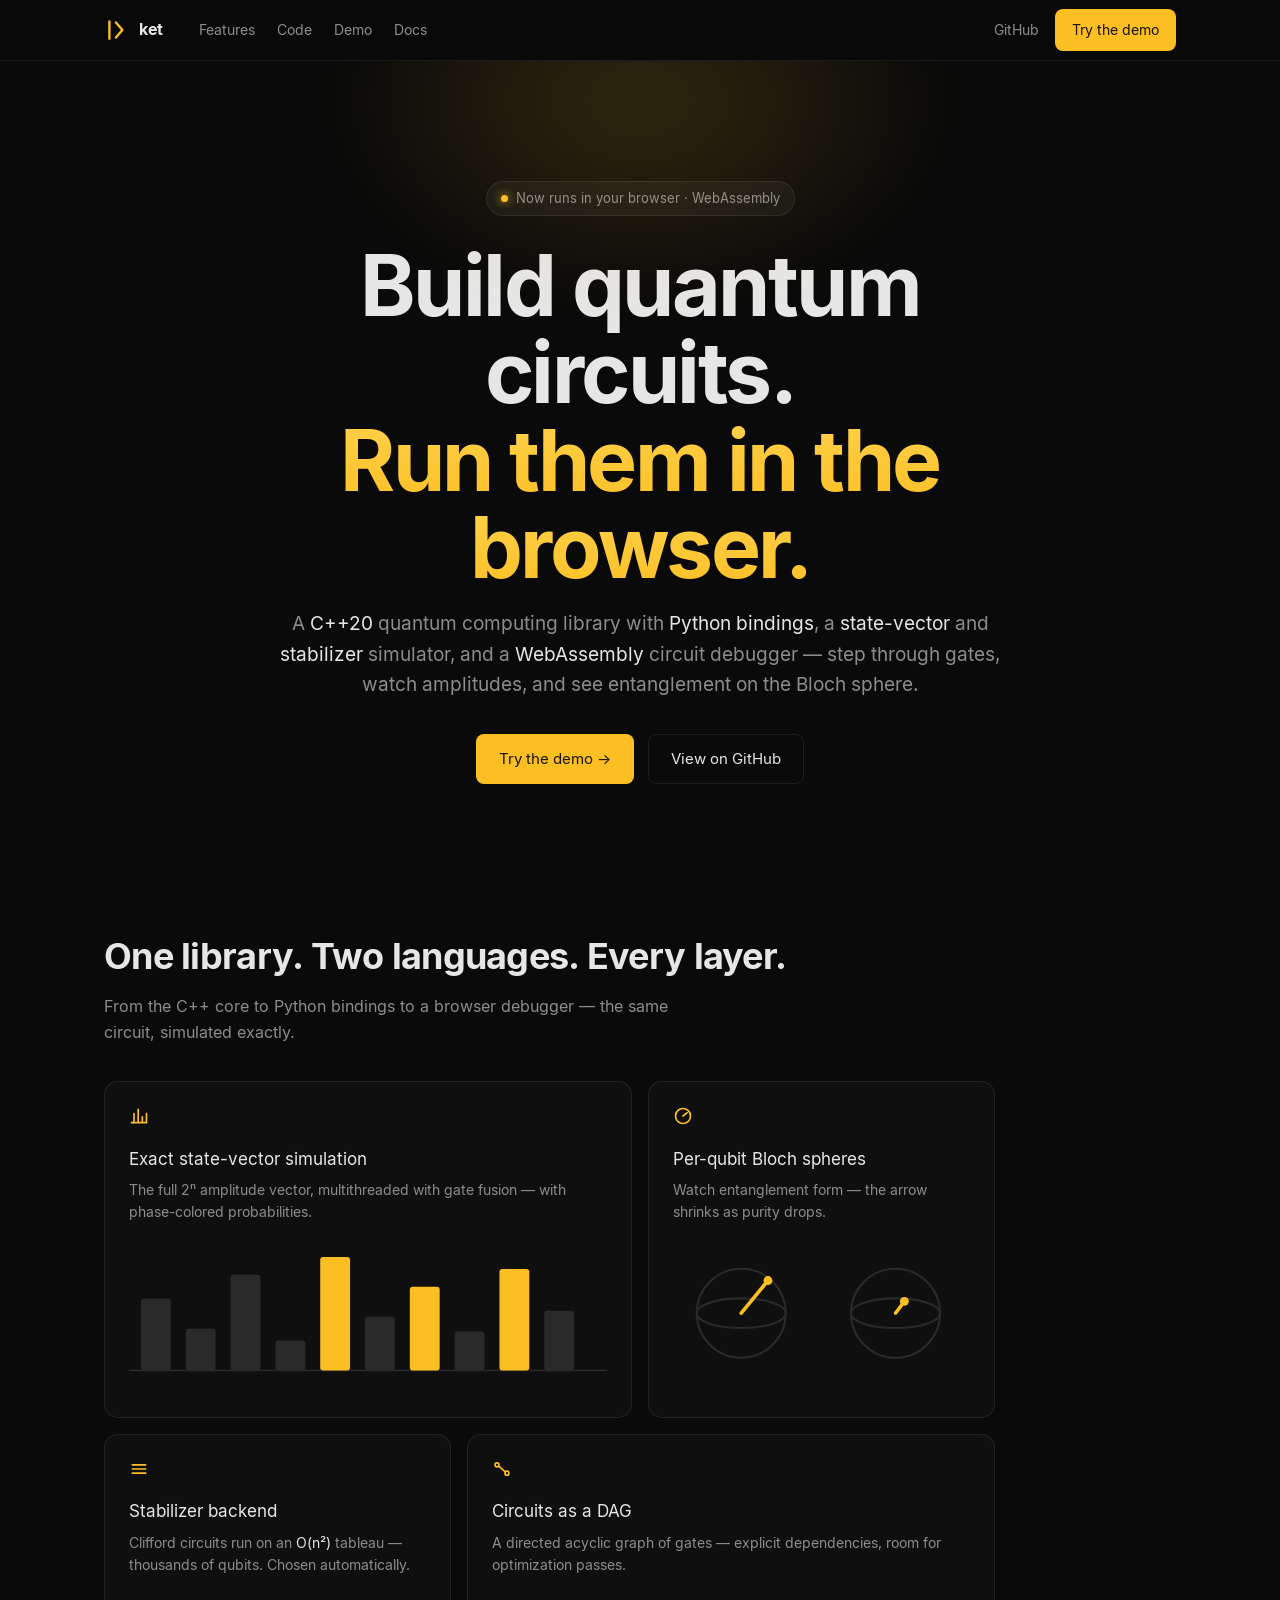
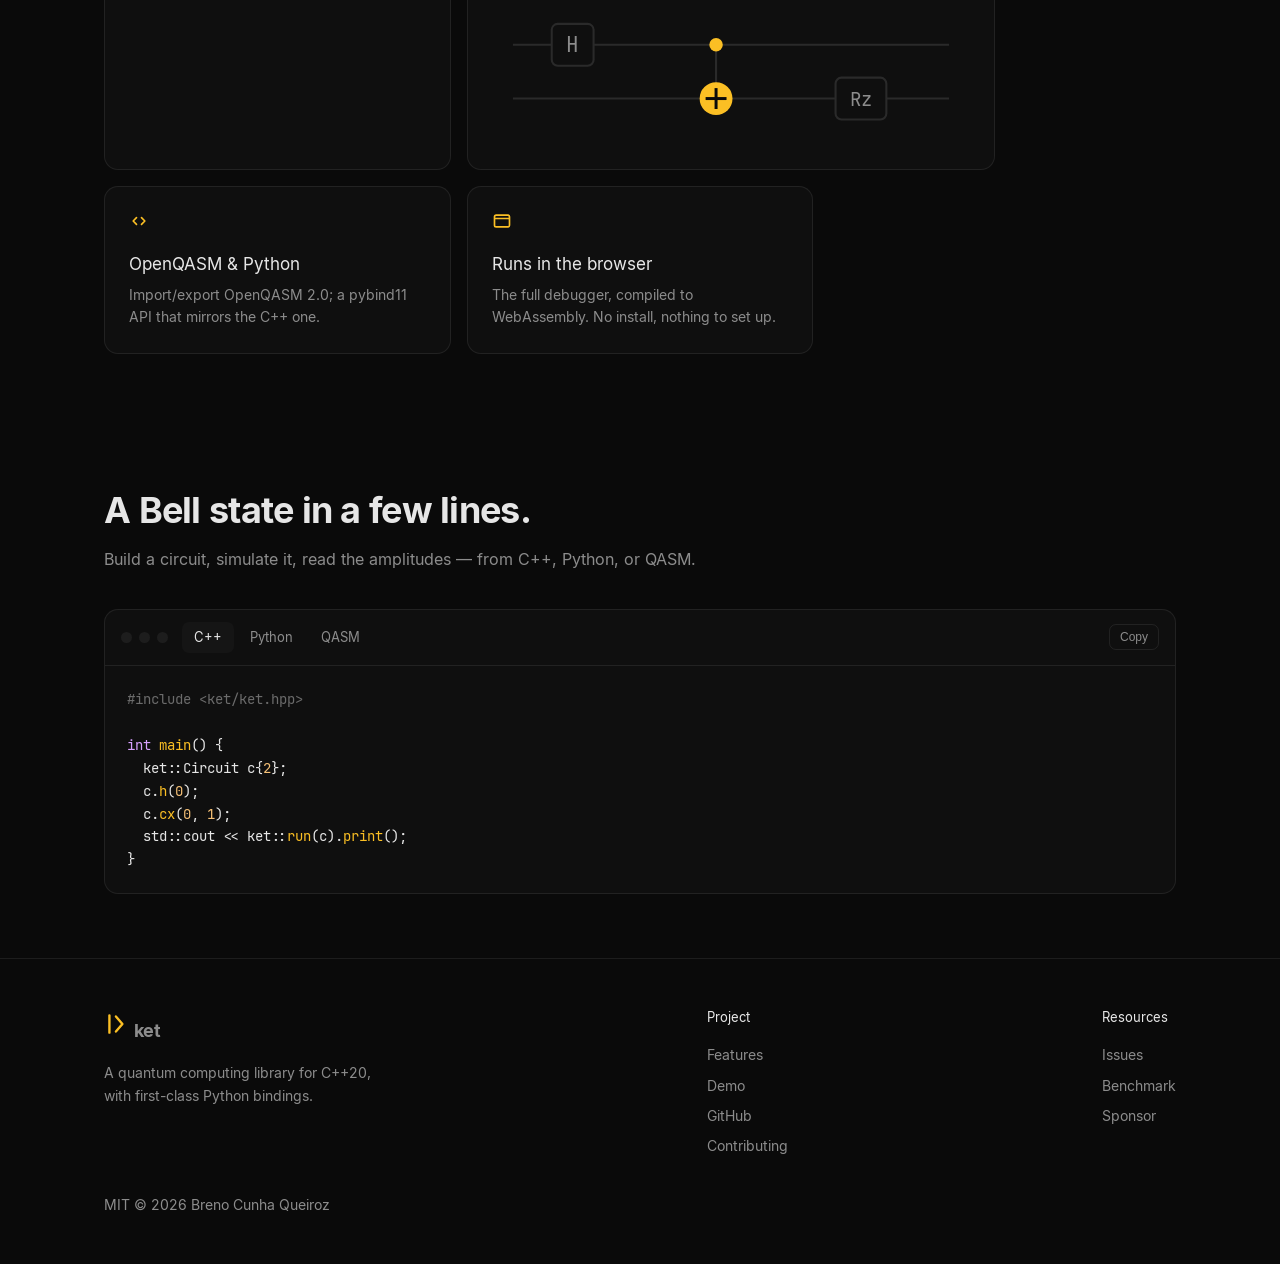
==== website/index.html @ a1e310fa "feat: initial website landpage" ====
<!doctype html>
<html lang="en">
  <head>
    <meta charset="utf-8" />
    <meta name="viewport" content="width=device-width, initial-scale=1" />
    <title>ket — quantum circuits in C++, Python, and the browser</title>
    <meta
      name="description"
      content="ket is a C++20 quantum computing library with Python bindings, a state-vector + stabilizer simulator, and a WebAssembly circuit debugger."
    />
    <link rel="icon" href="assets/icon.png" />
    <link rel="stylesheet" href="styles.css" />
  </head>
  <body>
    <!-- ===== Nav ===== -->
    <nav class="nav">
      <div class="container">
        <a class="brand" href="/">
          <!-- |> ket bracket mark -->
          <svg viewBox="0 0 24 24" fill="none" aria-hidden="true">
            <path
              d="M5 4v16M11 5l6 7-6 7"
              style="stroke:var(--accent)"
              stroke-width="2.2"
              stroke-linecap="round"
              stroke-linejoin="round"
            />
          </svg>
          ket
        </a>
        <div class="nav-links">
          <a href="#features">Features</a>
          <a href="#code">Code</a>
          <a href="demo/">Demo</a>
          <a href="https://github.com/brenocq/ket">Docs</a>
        </div>
        <div class="nav-right">
          <a href="https://github.com/brenocq/ket">GitHub</a>
          <a class="btn btn-accent" href="demo/">Try the demo</a>
        </div>
      </div>
    </nav>

    <!-- ===== Hero ===== -->
    <header class="hero">
      <div class="aurora"></div>
      <div class="container">
        <span class="pill"><span class="dot"></span> Now runs in your browser · WebAssembly</span>
        <h1>Build quantum circuits.<br /><span class="grad">Run them in the browser.</span></h1>
        <p class="lead">
          A <span class="em">C++20</span> quantum computing library with
          <span class="em">Python bindings</span>, a
          <span class="em">state-vector</span> and
          <span class="em">stabilizer</span> simulator, and a
          <span class="em">WebAssembly</span> circuit debugger — step through
          gates, watch amplitudes, and see entanglement on the Bloch sphere.
        </p>
        <div class="cta">
          <a class="btn btn-accent btn-lg" href="demo/">Try the demo →</a>
          <a class="btn btn-ghost btn-lg" href="https://github.com/brenocq/ket"
            >View on GitHub</a
          >
        </div>
      </div>
    </header>

    <!-- ===== Features (bento) ===== -->
    <section id="features">
      <div class="container">
        <div class="section-head reveal">
          <h2>One library. Two languages. Every layer.</h2>
          <p>
            From the C++ core to Python bindings to a browser debugger — the same
            circuit, simulated exactly.
          </p>
        </div>

        <div class="bento">
          <!-- State vector -->
          <div class="card wide reveal">
            <div class="icon">
              <svg width="20" height="20" viewBox="0 0 24 24" fill="none">
                <path d="M3 20h18M6 20V9M11 20V4M16 20v-7M21 20v-11"
                  stroke="currentColor" stroke-width="2" stroke-linecap="round"/>
              </svg>
            </div>
            <h3>Exact state-vector simulation</h3>
            <p>
              The full 2ⁿ amplitude vector, multithreaded with gate fusion —
              with phase-colored probabilities.
            </p>
            <svg class="art" viewBox="0 0 320 96" fill="none" aria-hidden="true">
              <line x1="0" y1="86" x2="320" y2="86" stroke="currentColor" stroke-width="1"/>
              <g fill="currentColor">
                <rect x="8"  y="38" width="20" height="48" rx="2"/>
                <rect x="38" y="58" width="20" height="28" rx="2"/>
                <rect x="68" y="22" width="20" height="64" rx="2"/>
                <rect x="98" y="66" width="20" height="20" rx="2"/>
                <rect x="158" y="50" width="20" height="36" rx="2"/>
                <rect x="218" y="60" width="20" height="26" rx="2"/>
                <rect x="278" y="46" width="20" height="40" rx="2"/>
              </g>
              <g style="fill:var(--accent)">
                <rect x="128" y="10" width="20" height="76" rx="2"/>
                <rect x="188" y="30" width="20" height="56" rx="2"/>
                <rect x="248" y="18" width="20" height="68" rx="2"/>
              </g>
            </svg>
          </div>

          <!-- Bloch -->
          <div class="card reveal">
            <div class="icon">
              <svg width="20" height="20" viewBox="0 0 24 24" fill="none">
                <circle cx="12" cy="12" r="9" stroke="currentColor" stroke-width="2"/>
                <path d="M12 12l5-4" stroke="currentColor" stroke-width="2" stroke-linecap="round"/>
              </svg>
            </div>
            <h3>Per-qubit Bloch spheres</h3>
            <p>Watch entanglement form — the arrow shrinks as purity drops.</p>
            <svg class="art" viewBox="0 0 200 96" fill="none" aria-hidden="true">
              <g stroke="currentColor" stroke-width="1.4">
                <circle cx="46" cy="48" r="30"/>
                <ellipse cx="46" cy="48" rx="30" ry="10"/>
                <circle cx="150" cy="48" r="30"/>
                <ellipse cx="150" cy="48" rx="30" ry="10"/>
              </g>
              <g style="stroke:var(--accent)" stroke-width="2.4" stroke-linecap="round">
                <line x1="46" y1="48" x2="64" y2="26"/>
                <line x1="150" y1="48" x2="156" y2="40"/>
              </g>
              <circle cx="64" cy="26" r="3" style="fill:var(--accent)"/>
              <circle cx="156" cy="40" r="3" style="fill:var(--accent)"/>
            </svg>
          </div>

          <!-- Stabilizer -->
          <div class="card reveal">
            <div class="icon">
              <svg width="20" height="20" viewBox="0 0 24 24" fill="none">
                <path d="M4 7h16M4 12h16M4 17h16" stroke="currentColor" stroke-width="2" stroke-linecap="round"/>
              </svg>
            </div>
            <h3>Stabilizer backend</h3>
            <p>
              Clifford circuits run on an <span class="em">O(n²)</span> tableau —
              thousands of qubits. Chosen automatically.
            </p>
          </div>

          <!-- Circuit / DAG -->
          <div class="card wide reveal">
            <div class="icon">
              <svg width="20" height="20" viewBox="0 0 24 24" fill="none">
                <circle cx="6" cy="7" r="2.4" stroke="currentColor" stroke-width="2"/>
                <circle cx="18" cy="17" r="2.4" stroke="currentColor" stroke-width="2"/>
                <path d="M8 8.5l8 7" stroke="currentColor" stroke-width="2"/>
              </svg>
            </div>
            <h3>Circuits as a DAG</h3>
            <p>A directed acyclic graph of gates — explicit dependencies, room for optimization passes.</p>
            <svg class="art" viewBox="0 0 320 96" fill="none" aria-hidden="true">
              <g stroke="currentColor" stroke-width="1.4">
                <line x1="14" y1="34" x2="306" y2="34"/>
                <line x1="14" y1="70" x2="306" y2="70"/>
                <line x1="150" y1="34" x2="150" y2="70"/>
              </g>
              <!-- H box -->
              <rect x="40" y="20" width="28" height="28" rx="4" style="fill:var(--panel)" stroke="currentColor" stroke-width="1.4"/>
              <text x="54" y="39" style="fill:var(--muted)" font-size="14" font-family="JetBrains Mono, monospace" text-anchor="middle">H</text>
              <!-- CX: control dot + target -->
              <circle cx="150" cy="34" r="4.5" style="fill:var(--accent)"/>
              <circle cx="150" cy="70" r="11" style="fill:var(--accent)"/>
              <line x1="150" y1="63" x2="150" y2="77" style="stroke:var(--bg)" stroke-width="2"/>
              <line x1="143" y1="70" x2="157" y2="70" style="stroke:var(--bg)" stroke-width="2"/>
              <!-- Rz box -->
              <rect x="230" y="56" width="34" height="28" rx="4" style="fill:var(--panel)" stroke="currentColor" stroke-width="1.4"/>
              <text x="247" y="75" style="fill:var(--muted)" font-size="13" font-family="JetBrains Mono, monospace" text-anchor="middle">Rz</text>
            </svg>
          </div>

          <!-- QASM / Python -->
          <div class="card reveal">
            <div class="icon">
              <svg width="20" height="20" viewBox="0 0 24 24" fill="none">
                <path d="M9 8l-4 4 4 4M15 8l4 4-4 4" stroke="currentColor" stroke-width="2" stroke-linecap="round" stroke-linejoin="round"/>
              </svg>
            </div>
            <h3>OpenQASM &amp; Python</h3>
            <p>Import/export OpenQASM 2.0; a pybind11 API that mirrors the C++ one.</p>
          </div>

          <!-- WASM -->
          <div class="card reveal">
            <div class="icon">
              <svg width="20" height="20" viewBox="0 0 24 24" fill="none">
                <rect x="3" y="5" width="18" height="14" rx="2" stroke="currentColor" stroke-width="2"/>
                <path d="M3 9h18" stroke="currentColor" stroke-width="2"/>
              </svg>
            </div>
            <h3>Runs in the browser</h3>
            <p>The full debugger, compiled to WebAssembly. No install, nothing to set up.</p>
          </div>
        </div>
      </div>
    </section>

    <!-- ===== Code showcase ===== -->
    <section id="code">
      <div class="container">
        <div class="section-head reveal">
          <h2>A Bell state in a few lines.</h2>
          <p>Build a circuit, simulate it, read the amplitudes — from C++, Python, or QASM.</p>
        </div>

        <div class="code reveal">
          <input type="radio" name="tab" id="tab-cpp" checked />
          <input type="radio" name="tab" id="tab-py" />
          <input type="radio" name="tab" id="tab-qasm" />
          <div class="chrome">
            <div class="dots"><i></i><i></i><i></i></div>
            <div class="tabs">
              <label for="tab-cpp">C++</label>
              <label for="tab-py">Python</label>
              <label for="tab-qasm">QASM</label>
            </div>
            <button class="copy" type="button">Copy</button>
          </div>
          <div class="body">
<pre class="panel" id="panel-cpp"><span class="tok-com">#include &lt;ket/ket.hpp&gt;</span>

<span class="tok-kw">int</span> <span class="tok-fn">main</span>() {
  ket::Circuit c{<span class="tok-num">2</span>};
  c.<span class="tok-fn">h</span>(<span class="tok-num">0</span>);
  c.<span class="tok-fn">cx</span>(<span class="tok-num">0</span>, <span class="tok-num">1</span>);
  std::cout &lt;&lt; ket::<span class="tok-fn">run</span>(c).<span class="tok-fn">print</span>();
}</pre>
<pre class="panel" id="panel-py"><span class="tok-kw">import</span> ket

c = ket.<span class="tok-fn">Circuit</span>(<span class="tok-num">2</span>)
c.<span class="tok-fn">h</span>(<span class="tok-num">0</span>)
c.<span class="tok-fn">cx</span>(<span class="tok-num">0</span>, <span class="tok-num">1</span>)
<span class="tok-fn">print</span>(ket.<span class="tok-fn">run</span>(c))</pre>
<pre class="panel" id="panel-qasm"><span class="tok-kw">OPENQASM</span> <span class="tok-num">2.0</span>;
<span class="tok-kw">include</span> <span class="tok-str">"qelib1.inc"</span>;
<span class="tok-kw">qreg</span> q[<span class="tok-num">2</span>];
<span class="tok-fn">h</span> q[<span class="tok-num">0</span>];
<span class="tok-fn">cx</span> q[<span class="tok-num">0</span>], q[<span class="tok-num">1</span>];</pre>
          </div>
        </div>
      </div>
    </section>

    <!-- ===== Footer ===== -->
    <footer>
      <div class="container foot-grid">
        <div class="foot-col">
          <a class="brand" href="/" style="font-size:18px">
            <svg viewBox="0 0 24 24" width="22" height="22" fill="none">
              <path d="M5 4v16M11 5l6 7-6 7" style="stroke:var(--accent)" stroke-width="2.2"
                stroke-linecap="round" stroke-linejoin="round"/>
            </svg>
            ket
          </a>
          <p class="muted" style="max-width:32ch;margin-top:12px">
            A quantum computing library for C++20, with first-class Python bindings.
          </p>
        </div>
        <div class="foot-col">
          <h4>Project</h4>
          <a href="#features">Features</a>
          <a href="demo/">Demo</a>
          <a href="https://github.com/brenocq/ket">GitHub</a>
          <a href="https://github.com/brenocq/ket/blob/main/CONTRIBUTING.md">Contributing</a>
        </div>
        <div class="foot-col">
          <h4>Resources</h4>
          <a href="https://github.com/brenocq/ket/issues">Issues</a>
          <a href="https://github.com/brenocq/ket#benchmark">Benchmark</a>
          <a href="https://github.com/sponsors/brenocq">Sponsor</a>
        </div>
      </div>
      <div class="container" style="margin-top:32px">
        <span class="muted">MIT © 2026 Breno Cunha Queiroz</span>
      </div>
    </footer>

    <script src="main.js"></script>
  </body>
</html>
---- website/styles.css ----
/* SPDX-License-Identifier: MIT
   ket website — dark, near-black canvas with a single quantum-gold accent.
   Plain CSS; a tiny main.js adds the cursor spotlight, copy, and scroll reveal. */

/* ---- Self-hosted fonts (match the GUI: Inter + JetBrains Mono) ---- */
@font-face {
  font-family: "Inter";
  font-style: normal;
  font-weight: 400;
  font-display: swap;
  src: url("assets/fonts/Inter-Regular.ttf") format("truetype");
}
@font-face {
  font-family: "Inter";
  font-style: normal;
  font-weight: 700;
  font-display: swap;
  src: url("assets/fonts/Inter-Bold.ttf") format("truetype");
}
@font-face {
  font-family: "JetBrains Mono";
  font-style: normal;
  font-weight: 400;
  font-display: swap;
  src: url("assets/fonts/JetBrainsMono-Regular.ttf") format("truetype");
}

/* ---- Design tokens ---- */
:root {
  --bg: #0a0a0a;
  --panel: #0f0f0f;
  --surface: #151515;
  --surface-2: #1d1d1d;
  --border: rgba(255, 255, 255, 0.08);
  --border-hi: rgba(251, 191, 36, 0.35);
  --text: #e6e6e6;
  --muted: #8c8c8c;
  --faint: #6b6b6b;
  --line: #2a2a2a; /* faint line-art strokes in illustrations */
  --accent: #fbbf24; /* quantum gold — CTAs / emphasis only */
  --accent-hi: #ffd24d;
  --accent-dim: rgba(251, 191, 36, 0.12);

  --max: 1120px;
  --radius: 14px;
  --font: "Inter", system-ui, -apple-system, "Segoe UI", Helvetica, Arial,
    sans-serif;
  --mono: "JetBrains Mono", ui-monospace, "SF Mono", Menlo, Consolas, monospace;
}

/* ---- Base ---- */
*,
*::before,
*::after {
  box-sizing: border-box;
}
html {
  scroll-behavior: smooth;
}
body {
  margin: 0;
  background: var(--bg);
  color: var(--text);
  font-family: var(--font);
  font-weight: 400;
  line-height: 1.6;
  -webkit-font-smoothing: antialiased;
  text-rendering: optimizeLegibility;
}
a {
  color: inherit;
  text-decoration: none;
}
.container {
  width: 100%;
  max-width: var(--max);
  margin: 0 auto;
  padding: 0 24px;
}
.accent {
  color: var(--accent);
}
.em {
  color: var(--text);
} /* white emphasis inside muted copy */
.muted {
  color: var(--muted);
}

/* ---- Nav ---- */
.nav {
  position: sticky;
  top: 0;
  z-index: 50;
  background: rgba(10, 10, 10, 0.72);
  backdrop-filter: blur(10px);
  border-bottom: 1px solid var(--border);
}
.nav .container {
  display: flex;
  align-items: center;
  gap: 28px;
  height: 60px;
}
.brand {
  display: flex;
  align-items: center;
  gap: 9px;
  font-weight: 700;
  letter-spacing: -0.02em;
}
.brand svg {
  width: 26px;
  height: 26px;
}
.nav-links {
  display: flex;
  gap: 22px;
  margin-left: 8px;
}
.nav-links a {
  color: var(--muted);
  font-weight: 500;
  font-size: 14px;
  transition: color 0.15s;
}
.nav-links a:hover {
  color: var(--text);
}
.nav-right {
  margin-left: auto;
  display: flex;
  align-items: center;
  gap: 16px;
}
.nav-right a:not(.btn) {
  color: var(--muted);
  font-weight: 500;
  font-size: 14px;
  transition: color 0.15s;
}
.nav-right a:not(.btn):hover {
  color: var(--text);
}

/* ---- Buttons ---- */
.btn {
  display: inline-flex;
  align-items: center;
  gap: 8px;
  font-family: var(--font);
  font-weight: 500;
  font-size: 14px;
  padding: 9px 16px;
  border-radius: 8px;
  border: 1px solid transparent;
  cursor: pointer;
  transition:
    transform 0.12s,
    background 0.15s,
    border-color 0.15s;
}
.btn:hover {
  transform: translateY(-1px);
}
.btn-accent {
  background: var(--accent);
  color: #1a1400;
}
.btn-accent:hover {
  background: var(--accent-hi);
}
.btn-ghost {
  background: transparent;
  color: var(--text);
  border-color: var(--border);
}
.btn-ghost:hover {
  border-color: rgba(255, 255, 255, 0.22);
  background: rgba(255, 255, 255, 0.03);
}
.btn-lg {
  padding: 12px 22px;
  font-size: 15px;
}

/* ---- Pill / badge ---- */
.pill {
  display: inline-flex;
  align-items: center;
  gap: 8px;
  font-size: 13px;
  color: var(--muted);
  background: var(--surface);
  border: 1px solid var(--border);
  padding: 6px 14px;
  border-radius: 999px;
}
.pill .dot {
  width: 7px;
  height: 7px;
  border-radius: 50%;
  background: var(--accent);
  box-shadow: 0 0 10px var(--accent);
}

/* ---- Hero ---- */
.hero {
  position: relative;
  text-align: center;
  padding: 120px 0 80px;
  overflow: hidden;
}
.aurora {
  position: absolute;
  top: -260px;
  left: 50%;
  width: 900px;
  height: 600px;
  transform: translateX(-50%);
  background: radial-gradient(
    closest-side,
    rgba(251, 191, 36, 0.16),
    rgba(251, 191, 36, 0) 70%
  );
  filter: blur(20px);
  pointer-events: none;
  animation: drift 14s ease-in-out infinite alternate;
}
@keyframes drift {
  from {
    transform: translateX(-50%) translateY(0) scale(1);
    opacity: 0.85;
  }
  to {
    transform: translateX(-50%) translateY(30px) scale(1.08);
    opacity: 1;
  }
}
.hero h1 {
  margin: 26px auto 18px;
  font-size: clamp(40px, 7vw, 84px);
  line-height: 1.04;
  letter-spacing: -0.03em;
  font-weight: 700;
  max-width: 14ch;
}
.grad {
  background: linear-gradient(180deg, var(--accent-hi), var(--accent));
  -webkit-background-clip: text;
  background-clip: text;
  color: transparent;
}
.hero p.lead {
  max-width: 60ch;
  margin: 0 auto;
  color: var(--muted);
  font-size: clamp(16px, 1.6vw, 19px);
}
.hero .cta {
  margin-top: 34px;
  display: flex;
  gap: 14px;
  justify-content: center;
  flex-wrap: wrap;
}

/* ---- Section ---- */
section {
  padding: 64px 0;
}
.section-head {
  margin-bottom: 36px;
}
.section-head h2 {
  font-size: clamp(26px, 3.5vw, 36px);
  letter-spacing: -0.02em;
  margin: 0 0 8px;
  font-weight: 700;
}
.section-head p {
  color: var(--muted);
  margin: 0;
  max-width: 60ch;
}

/* ---- Bento grid ---- */
.bento {
  display: grid;
  grid-template-columns: repeat(6, 1fr);
  gap: 16px;
}
.card {
  position: relative;
  grid-column: span 2;
  background: var(--panel);
  border: 1px solid var(--border);
  border-radius: var(--radius);
  padding: 24px;
  overflow: hidden;
  transition:
    border-color 0.2s,
    transform 0.2s;
}
.card.wide {
  grid-column: span 3;
}
.card.tall {
  grid-row: span 2;
}
/* cursor spotlight (main.js sets --mx/--my) */
.card::before {
  content: "";
  position: absolute;
  inset: 0;
  background: radial-gradient(
    240px circle at var(--mx, 50%) var(--my, 0%),
    var(--accent-dim),
    transparent 70%
  );
  opacity: 0;
  transition: opacity 0.25s;
  pointer-events: none;
}
.card:hover {
  border-color: var(--border-hi);
  transform: translateY(-2px);
}
.card:hover::before {
  opacity: 1;
}
.card .icon {
  color: var(--accent);
  margin-bottom: 12px;
}
.card h3 {
  margin: 0 0 6px;
  font-size: 17px;
  font-weight: 500;
}
.card p {
  margin: 0;
  color: var(--muted);
  font-size: 14px;
}
.card .art {
  margin-top: 18px;
  width: 100%;
  color: var(--line); /* currentColor drives the faint strokes */
}

/* ---- Code showcase ---- */
.code {
  background: var(--panel);
  border: 1px solid var(--border);
  border-radius: var(--radius);
  overflow: hidden;
}
.code .chrome {
  display: flex;
  align-items: center;
  gap: 14px;
  padding: 12px 16px;
  border-bottom: 1px solid var(--border);
}
.code .dots {
  display: flex;
  gap: 7px;
}
.code .dots i {
  width: 11px;
  height: 11px;
  border-radius: 50%;
  background: var(--surface-2);
}
.tabs {
  display: flex;
  gap: 4px;
}
.tabs label {
  font-size: 13px;
  color: var(--muted);
  padding: 5px 12px;
  border-radius: 7px;
  cursor: pointer;
  transition:
    color 0.15s,
    background 0.15s;
}
.tabs label:hover {
  color: var(--text);
}
.code input[type="radio"] {
  display: none;
}
.copy {
  margin-left: auto;
  font-size: 12px;
  color: var(--muted);
  background: transparent;
  border: 1px solid var(--border);
  border-radius: 7px;
  padding: 5px 10px;
  cursor: pointer;
}
.copy:hover {
  color: var(--text);
  border-color: rgba(255, 255, 255, 0.2);
}
.code pre {
  margin: 0;
  padding: 22px;
  font-family: var(--mono);
  font-size: 13.5px;
  line-height: 1.7;
  overflow-x: auto;
}
.code .panel {
  display: none;
}
/* :has() ties the checked radio to its panel — no JS needed for tabs */
#tab-cpp:checked ~ .body #panel-cpp,
#tab-py:checked ~ .body #panel-py,
#tab-qasm:checked ~ .body #panel-qasm {
  display: block;
}
#tab-cpp:checked ~ .chrome label[for="tab-cpp"],
#tab-py:checked ~ .chrome label[for="tab-py"],
#tab-qasm:checked ~ .chrome label[for="tab-qasm"] {
  color: var(--text);
  background: var(--surface);
}
/* syntax tints */
.tok-kw {
  color: #d8a0ff;
}
.tok-fn {
  color: var(--accent);
}
.tok-str {
  color: #a6e22e;
}
.tok-num {
  color: #f6c177;
}
.tok-com {
  color: var(--faint);
}

/* ---- Footer ---- */
footer {
  border-top: 1px solid var(--border);
  padding: 48px 0;
  color: var(--muted);
  font-size: 14px;
}
.foot-grid {
  display: flex;
  flex-wrap: wrap;
  gap: 40px 64px;
  justify-content: space-between;
}
.foot-col h4 {
  color: var(--text);
  font-size: 13px;
  font-weight: 500;
  margin: 0 0 12px;
}
.foot-col a {
  display: block;
  color: var(--muted);
  padding: 4px 0;
  transition: color 0.15s;
}
.foot-col a:hover {
  color: var(--text);
}

/* ---- Scroll reveal (main.js adds .in) ---- */
.reveal {
  opacity: 0;
  transform: translateY(16px);
  transition:
    opacity 0.6s ease,
    transform 0.6s ease;
}
.reveal.in {
  opacity: 1;
  transform: none;
}

@media (prefers-reduced-motion: reduce) {
  * {
    animation: none !important;
    transition: none !important;
  }
  .reveal {
    opacity: 1;
    transform: none;
  }
}

/* ---- Responsive ---- */
@media (max-width: 860px) {
  .nav-links {
    display: none;
  }
  .card,
  .card.wide {
    grid-column: span 6;
  }
  .card.tall {
    grid-row: auto;
  }
}
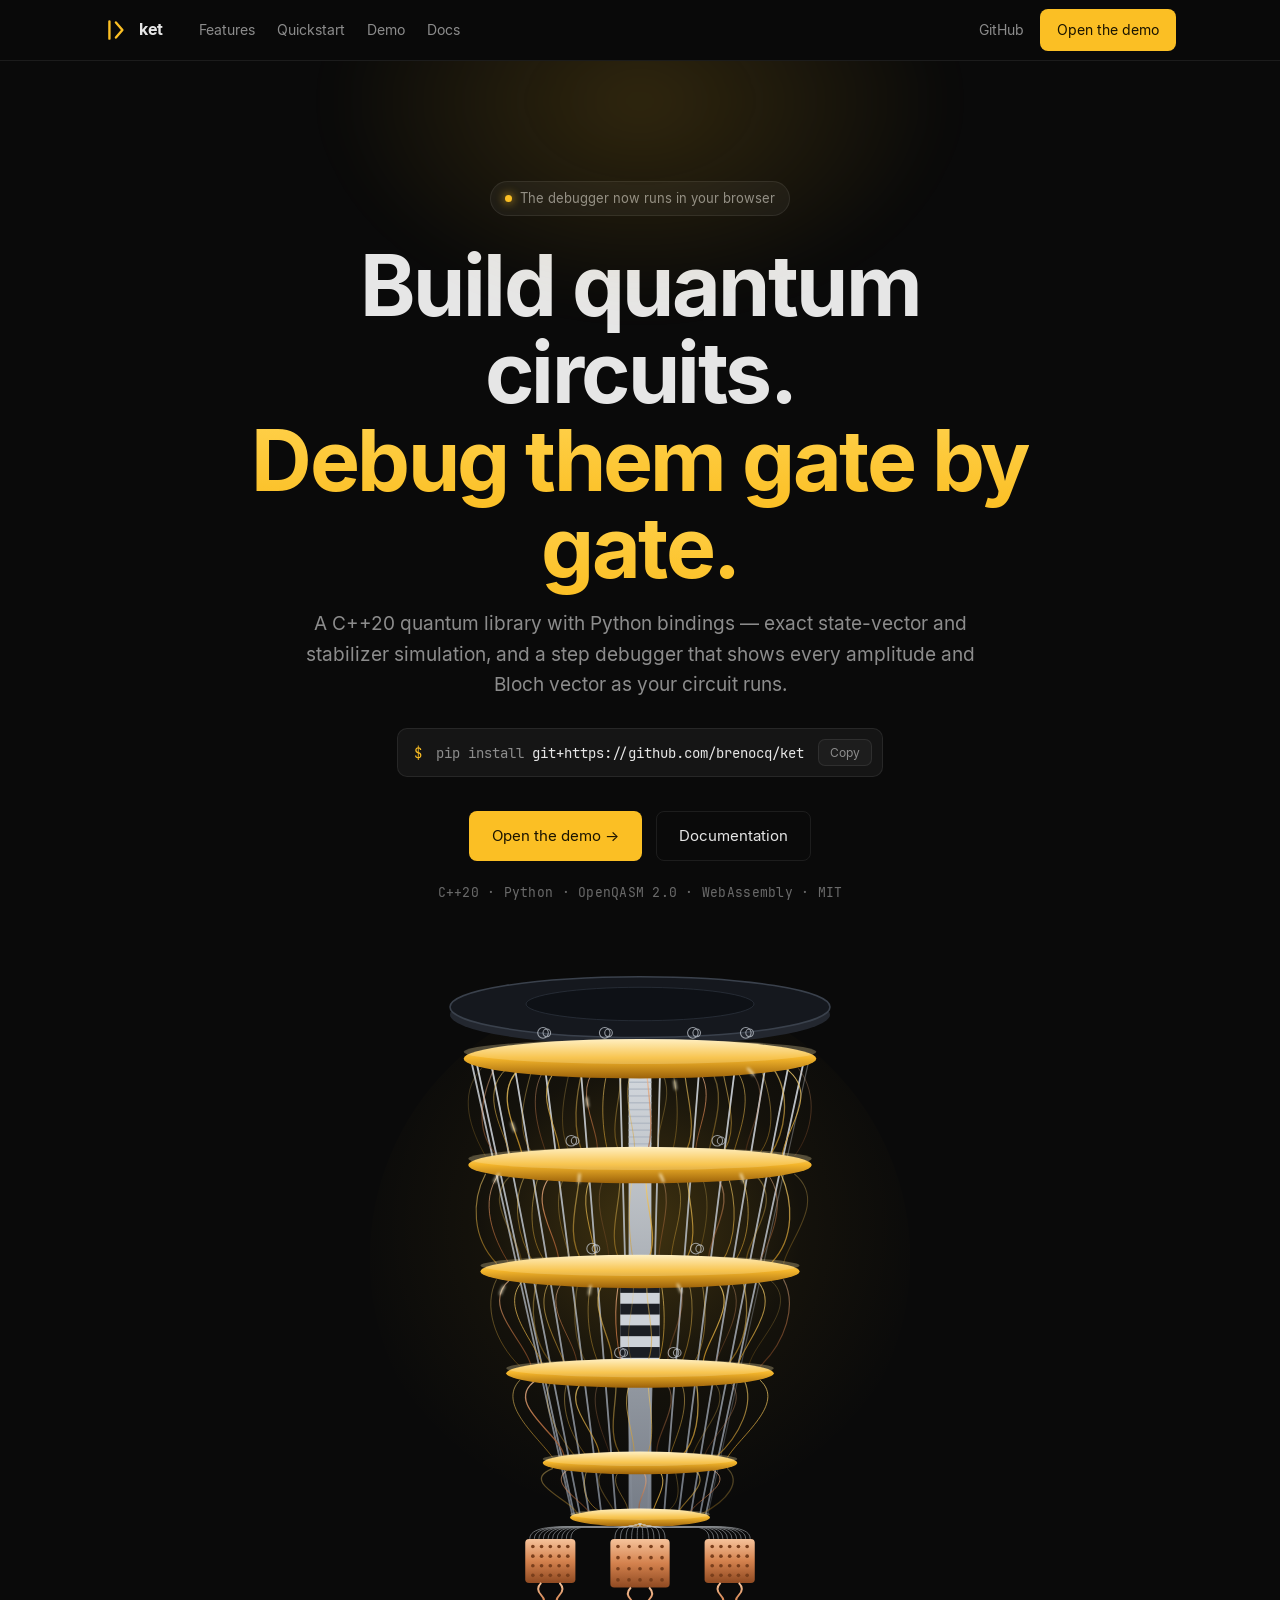
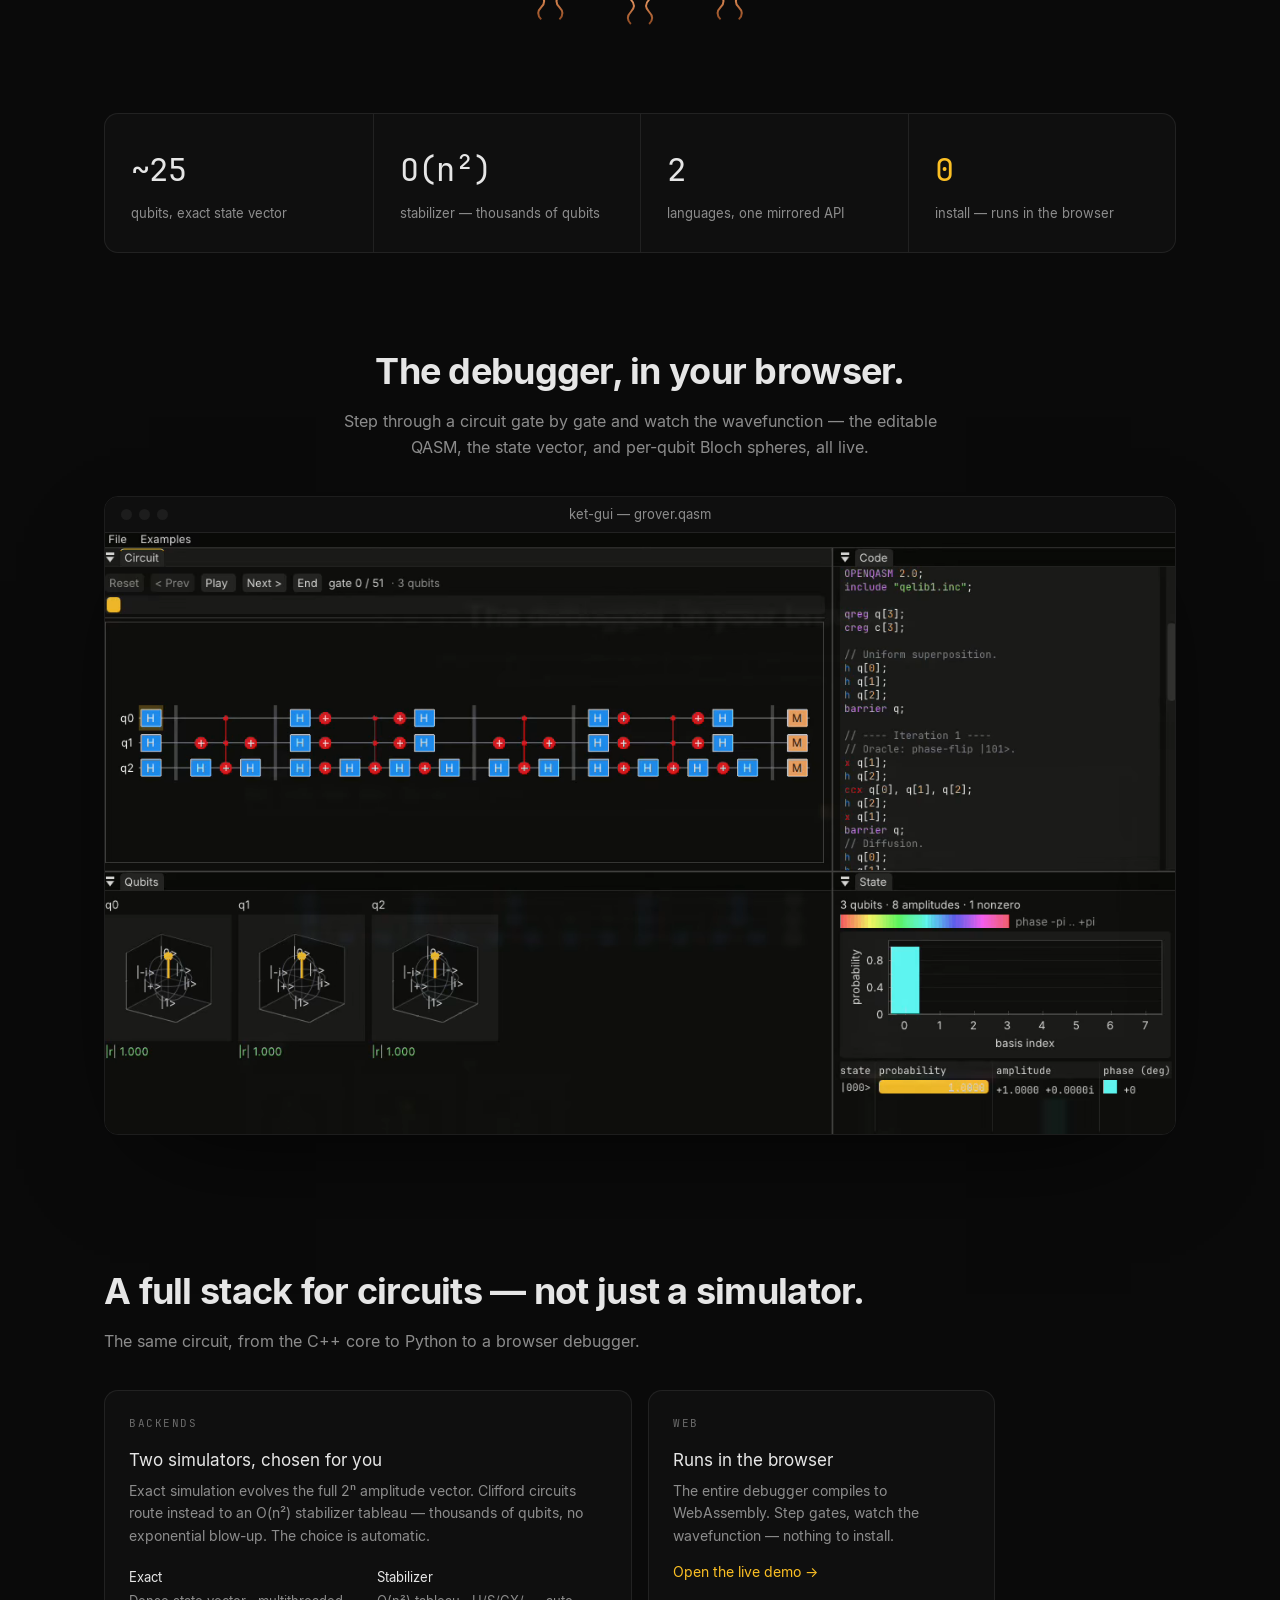
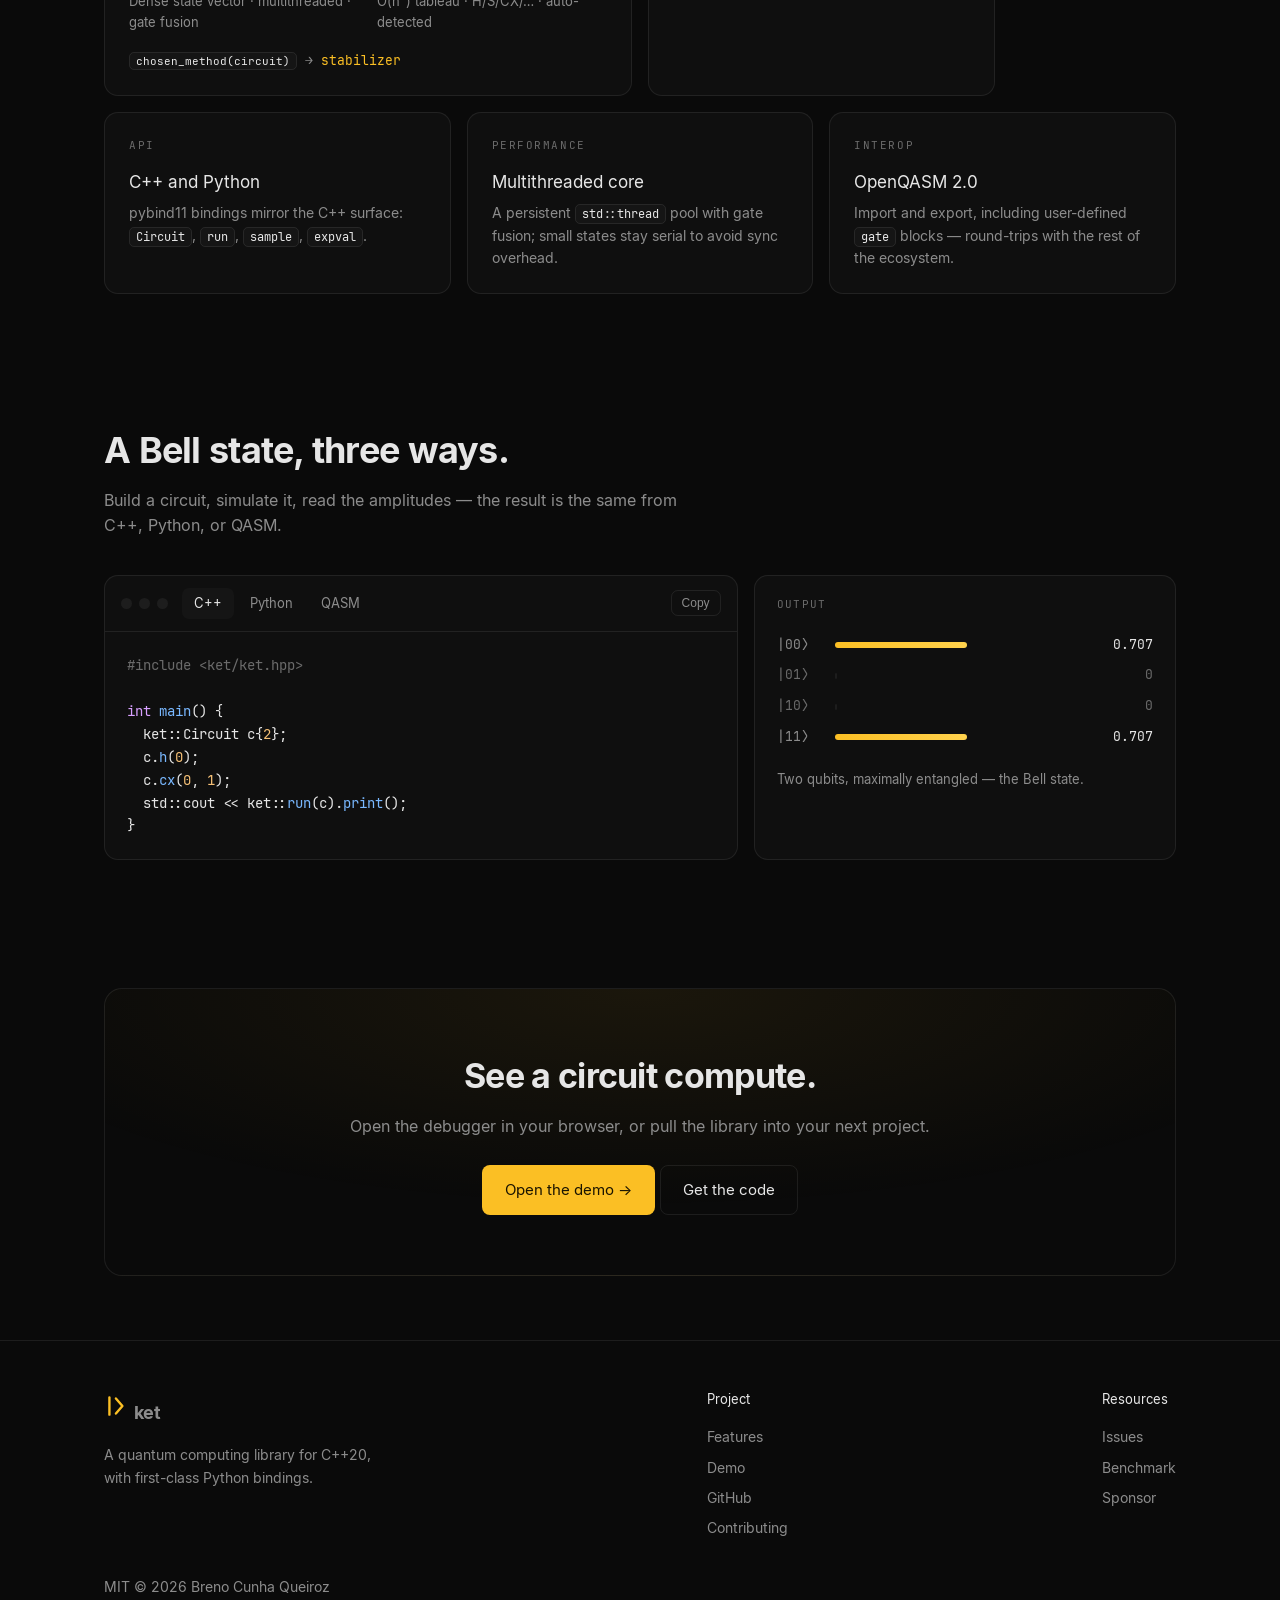
==== commit 30eef3bf: "feat: quantum svg and demo video" ====
--- a/website/index.html
+++ b/website/index.html
@@ -6,7 +6,7 @@
     <title>ket — quantum circuits in C++, Python, and the browser</title>
     <meta
       name="description"
-      content="ket is a C++20 quantum computing library with Python bindings, a state-vector + stabilizer simulator, and a WebAssembly circuit debugger."
+      content="ket is a C++20 quantum computing library with Python bindings, a state-vector + stabilizer simulator, and a circuit debugger that runs in the browser."
     />
     <link rel="icon" href="assets/icon.png" />
     <link rel="stylesheet" href="styles.css" />
@@ -16,27 +16,21 @@
     <nav class="nav">
       <div class="container">
         <a class="brand" href="/">
-          <!-- |> ket bracket mark -->
           <svg viewBox="0 0 24 24" fill="none" aria-hidden="true">
-            <path
-              d="M5 4v16M11 5l6 7-6 7"
-              style="stroke:var(--accent)"
-              stroke-width="2.2"
-              stroke-linecap="round"
-              stroke-linejoin="round"
-            />
+            <path d="M5 4v16M11 5l6 7-6 7" style="stroke: var(--accent)"
+              stroke-width="2.2" stroke-linecap="round" stroke-linejoin="round"/>
           </svg>
           ket
         </a>
         <div class="nav-links">
           <a href="#features">Features</a>
-          <a href="#code">Code</a>
+          <a href="#code">Quickstart</a>
           <a href="demo/">Demo</a>
           <a href="https://github.com/brenocq/ket">Docs</a>
         </div>
         <div class="nav-right">
           <a href="https://github.com/brenocq/ket">GitHub</a>
-          <a class="btn btn-accent" href="demo/">Try the demo</a>
+          <a class="btn btn-accent" href="demo/">Open the demo</a>
         </div>
       </div>
     </nav>
@@ -45,188 +39,162 @@
     <header class="hero">
       <div class="aurora"></div>
       <div class="container">
-        <span class="pill"><span class="dot"></span> Now runs in your browser · WebAssembly</span>
-        <h1>Build quantum circuits.<br /><span class="grad">Run them in the browser.</span></h1>
+        <span class="pill"><span class="dot"></span> The debugger now runs in your browser</span>
+        <h1>Build quantum circuits.<br /><span class="grad">Debug them gate by gate.</span></h1>
         <p class="lead">
-          A <span class="em">C++20</span> quantum computing library with
-          <span class="em">Python bindings</span>, a
-          <span class="em">state-vector</span> and
-          <span class="em">stabilizer</span> simulator, and a
-          <span class="em">WebAssembly</span> circuit debugger — step through
-          gates, watch amplitudes, and see entanglement on the Bloch sphere.
+          A C++20 quantum library with Python bindings — exact state-vector and
+          stabilizer simulation, and a step debugger that shows every amplitude
+          and Bloch vector as your circuit runs.
         </p>
+        <div class="install">
+          <span class="prompt">$</span>
+          <span class="cmd"><span class="muted">pip install</span> git+https://github.com/brenocq/ket</span>
+          <button class="copy2" type="button" aria-label="Copy install command">Copy</button>
+        </div>
         <div class="cta">
-          <a class="btn btn-accent btn-lg" href="demo/">Try the demo →</a>
-          <a class="btn btn-ghost btn-lg" href="https://github.com/brenocq/ket"
-            >View on GitHub</a
-          >
-        </div>
+          <a class="btn btn-accent btn-lg" href="demo/">Open the demo →</a>
+          <a class="btn btn-ghost btn-lg" href="https://github.com/brenocq/ket">Documentation</a>
+        </div>
+        <div class="tags">
+          C++20 · Python · OpenQASM 2.0 · WebAssembly · MIT
+        </div>
+
+        <!-- Aspirational hero: an animated vector of a superconducting quantum
+             computer — the gold dilution-refrigerator chandelier. -->
+        <figure class="hero-photo reveal">
+          <img src="assets/quantum.svg" width="1200" height="760" loading="eager"
+            alt="A stylized superconducting quantum computer: a glowing gold dilution-refrigerator chandelier in a cryogenic lab." />
+        </figure>
       </div>
     </header>
 
-    <!-- ===== Features (bento) ===== -->
+    <!-- ===== Stats ===== -->
+    <section class="tight">
+      <div class="container">
+        <div class="stats reveal">
+          <div class="stat"><div class="num">~25</div><div class="lbl">qubits, exact state vector</div></div>
+          <div class="stat"><div class="num">O(n²)</div><div class="lbl">stabilizer — thousands of qubits</div></div>
+          <div class="stat"><div class="num">2</div><div class="lbl">languages, one mirrored API</div></div>
+          <div class="stat"><div class="num accent">0</div><div class="lbl">install — runs in the browser</div></div>
+        </div>
+      </div>
+    </section>
+
+    <!-- ===== Product showcase: the real tool ===== -->
+    <section id="showcase">
+      <div class="container">
+        <div class="section-head center reveal">
+          <h2>The debugger, in your browser.</h2>
+          <p>Step through a circuit gate by gate and watch the wavefunction — the
+            editable QASM, the state vector, and per-qubit Bloch spheres, all live.</p>
+        </div>
+        <figure class="shot reveal">
+          <div class="winbar">
+            <span class="lights"><i></i><i></i><i></i></span>
+            <span class="wintitle">ket-gui — grover.qasm</span>
+          </div>
+          <video class="shot-media" autoplay loop muted playsinline
+            poster="assets/demo.png" width="1268" height="712"
+            aria-label="The ket debugger stepping through a Grover circuit: the circuit diagram, editable QASM, the phase-colored state vector, and per-qubit Bloch spheres updating live.">
+            <source src="assets/demo.webm" type="video/webm" />
+            <source src="assets/demo.mp4" type="video/mp4" />
+          </video>
+        </figure>
+      </div>
+    </section>
+
+    <!-- ===== Features ===== -->
     <section id="features">
       <div class="container">
         <div class="section-head reveal">
-          <h2>One library. Two languages. Every layer.</h2>
-          <p>
-            From the C++ core to Python bindings to a browser debugger — the same
-            circuit, simulated exactly.
-          </p>
+          <h2>A full stack for circuits — not just a simulator.</h2>
+          <p>The same circuit, from the C++ core to Python to a browser debugger.</p>
         </div>
 
         <div class="bento">
-          <!-- State vector -->
-          <div class="card wide reveal">
-            <div class="icon">
-              <svg width="20" height="20" viewBox="0 0 24 24" fill="none">
-                <path d="M3 20h18M6 20V9M11 20V4M16 20v-7M21 20v-11"
-                  stroke="currentColor" stroke-width="2" stroke-linecap="round"/>
-              </svg>
-            </div>
-            <h3>Exact state-vector simulation</h3>
+          <!-- Backends: the most important card, given the most room -->
+          <article class="card wide reveal">
+            <div class="eyebrow">Backends</div>
+            <h3>Two simulators, chosen for you</h3>
             <p>
-              The full 2ⁿ amplitude vector, multithreaded with gate fusion —
-              with phase-colored probabilities.
+              Exact simulation evolves the full 2ⁿ amplitude vector. Clifford
+              circuits route instead to an O(n²) stabilizer tableau — thousands
+              of qubits, no exponential blow-up. The choice is automatic.
             </p>
-            <svg class="art" viewBox="0 0 320 96" fill="none" aria-hidden="true">
-              <line x1="0" y1="86" x2="320" y2="86" stroke="currentColor" stroke-width="1"/>
-              <g fill="currentColor">
-                <rect x="8"  y="38" width="20" height="48" rx="2"/>
-                <rect x="38" y="58" width="20" height="28" rx="2"/>
-                <rect x="68" y="22" width="20" height="64" rx="2"/>
-                <rect x="98" y="66" width="20" height="20" rx="2"/>
-                <rect x="158" y="50" width="20" height="36" rx="2"/>
-                <rect x="218" y="60" width="20" height="26" rx="2"/>
-                <rect x="278" y="46" width="20" height="40" rx="2"/>
-              </g>
-              <g style="fill:var(--accent)">
-                <rect x="128" y="10" width="20" height="76" rx="2"/>
-                <rect x="188" y="30" width="20" height="56" rx="2"/>
-                <rect x="248" y="18" width="20" height="68" rx="2"/>
-              </g>
-            </svg>
-          </div>
-
-          <!-- Bloch -->
-          <div class="card reveal">
-            <div class="icon">
-              <svg width="20" height="20" viewBox="0 0 24 24" fill="none">
-                <circle cx="12" cy="12" r="9" stroke="currentColor" stroke-width="2"/>
-                <path d="M12 12l5-4" stroke="currentColor" stroke-width="2" stroke-linecap="round"/>
-              </svg>
-            </div>
-            <h3>Per-qubit Bloch spheres</h3>
-            <p>Watch entanglement form — the arrow shrinks as purity drops.</p>
-            <svg class="art" viewBox="0 0 200 96" fill="none" aria-hidden="true">
-              <g stroke="currentColor" stroke-width="1.4">
-                <circle cx="46" cy="48" r="30"/>
-                <ellipse cx="46" cy="48" rx="30" ry="10"/>
-                <circle cx="150" cy="48" r="30"/>
-                <ellipse cx="150" cy="48" rx="30" ry="10"/>
-              </g>
-              <g style="stroke:var(--accent)" stroke-width="2.4" stroke-linecap="round">
-                <line x1="46" y1="48" x2="64" y2="26"/>
-                <line x1="150" y1="48" x2="156" y2="40"/>
-              </g>
-              <circle cx="64" cy="26" r="3" style="fill:var(--accent)"/>
-              <circle cx="156" cy="40" r="3" style="fill:var(--accent)"/>
-            </svg>
-          </div>
-
-          <!-- Stabilizer -->
-          <div class="card reveal">
-            <div class="icon">
-              <svg width="20" height="20" viewBox="0 0 24 24" fill="none">
-                <path d="M4 7h16M4 12h16M4 17h16" stroke="currentColor" stroke-width="2" stroke-linecap="round"/>
-              </svg>
-            </div>
-            <h3>Stabilizer backend</h3>
+            <div class="split">
+              <div>
+                <span class="k">Exact</span>
+                <span class="v">Dense state vector · multithreaded · gate fusion</span>
+              </div>
+              <div>
+                <span class="k">Stabilizer</span>
+                <span class="v">O(n²) tableau · H/S/CX/… · auto-detected</span>
+              </div>
+            </div>
+            <div class="route">
+              <code class="inline">chosen_method(circuit)</code> →
+              <span class="accent">stabilizer</span>
+            </div>
+          </article>
+
+          <!-- Browser -->
+          <article class="card reveal">
+            <div class="eyebrow">Web</div>
+            <h3>Runs in the browser</h3>
             <p>
-              Clifford circuits run on an <span class="em">O(n²)</span> tableau —
-              thousands of qubits. Chosen automatically.
+              The entire debugger compiles to WebAssembly. Step gates, watch the
+              wavefunction — nothing to install.
             </p>
-          </div>
-
-          <!-- Circuit / DAG -->
-          <div class="card wide reveal">
-            <div class="icon">
-              <svg width="20" height="20" viewBox="0 0 24 24" fill="none">
-                <circle cx="6" cy="7" r="2.4" stroke="currentColor" stroke-width="2"/>
-                <circle cx="18" cy="17" r="2.4" stroke="currentColor" stroke-width="2"/>
-                <path d="M8 8.5l8 7" stroke="currentColor" stroke-width="2"/>
-              </svg>
-            </div>
-            <h3>Circuits as a DAG</h3>
-            <p>A directed acyclic graph of gates — explicit dependencies, room for optimization passes.</p>
-            <svg class="art" viewBox="0 0 320 96" fill="none" aria-hidden="true">
-              <g stroke="currentColor" stroke-width="1.4">
-                <line x1="14" y1="34" x2="306" y2="34"/>
-                <line x1="14" y1="70" x2="306" y2="70"/>
-                <line x1="150" y1="34" x2="150" y2="70"/>
-              </g>
-              <!-- H box -->
-              <rect x="40" y="20" width="28" height="28" rx="4" style="fill:var(--panel)" stroke="currentColor" stroke-width="1.4"/>
-              <text x="54" y="39" style="fill:var(--muted)" font-size="14" font-family="JetBrains Mono, monospace" text-anchor="middle">H</text>
-              <!-- CX: control dot + target -->
-              <circle cx="150" cy="34" r="4.5" style="fill:var(--accent)"/>
-              <circle cx="150" cy="70" r="11" style="fill:var(--accent)"/>
-              <line x1="150" y1="63" x2="150" y2="77" style="stroke:var(--bg)" stroke-width="2"/>
-              <line x1="143" y1="70" x2="157" y2="70" style="stroke:var(--bg)" stroke-width="2"/>
-              <!-- Rz box -->
-              <rect x="230" y="56" width="34" height="28" rx="4" style="fill:var(--panel)" stroke="currentColor" stroke-width="1.4"/>
-              <text x="247" y="75" style="fill:var(--muted)" font-size="13" font-family="JetBrains Mono, monospace" text-anchor="middle">Rz</text>
-            </svg>
-          </div>
-
-          <!-- QASM / Python -->
-          <div class="card reveal">
-            <div class="icon">
-              <svg width="20" height="20" viewBox="0 0 24 24" fill="none">
-                <path d="M9 8l-4 4 4 4M15 8l4 4-4 4" stroke="currentColor" stroke-width="2" stroke-linecap="round" stroke-linejoin="round"/>
-              </svg>
-            </div>
-            <h3>OpenQASM &amp; Python</h3>
-            <p>Import/export OpenQASM 2.0; a pybind11 API that mirrors the C++ one.</p>
-          </div>
-
-          <!-- WASM -->
-          <div class="card reveal">
-            <div class="icon">
-              <svg width="20" height="20" viewBox="0 0 24 24" fill="none">
-                <rect x="3" y="5" width="18" height="14" rx="2" stroke="currentColor" stroke-width="2"/>
-                <path d="M3 9h18" stroke="currentColor" stroke-width="2"/>
-              </svg>
-            </div>
-            <h3>Runs in the browser</h3>
-            <p>The full debugger, compiled to WebAssembly. No install, nothing to set up.</p>
-          </div>
-        </div>
-      </div>
-    </section>
-
-    <!-- ===== Code showcase ===== -->
+            <a class="textlink" href="demo/">Open the live demo →</a>
+          </article>
+
+          <!-- API -->
+          <article class="card reveal">
+            <div class="eyebrow">API</div>
+            <h3>C++ and Python</h3>
+            <p>pybind11 bindings mirror the C++ surface: <code class="inline">Circuit</code>, <code class="inline">run</code>, <code class="inline">sample</code>, <code class="inline">expval</code>.</p>
+          </article>
+
+          <!-- Perf -->
+          <article class="card reveal">
+            <div class="eyebrow">Performance</div>
+            <h3>Multithreaded core</h3>
+            <p>A persistent <code class="inline">std::thread</code> pool with gate fusion; small states stay serial to avoid sync overhead.</p>
+          </article>
+
+          <!-- Format -->
+          <article class="card reveal">
+            <div class="eyebrow">Interop</div>
+            <h3>OpenQASM 2.0</h3>
+            <p>Import and export, including user-defined <code class="inline">gate</code> blocks — round-trips with the rest of the ecosystem.</p>
+          </article>
+        </div>
+      </div>
+    </section>
+
+    <!-- ===== Quickstart: input and result side by side ===== -->
     <section id="code">
       <div class="container">
         <div class="section-head reveal">
-          <h2>A Bell state in a few lines.</h2>
-          <p>Build a circuit, simulate it, read the amplitudes — from C++, Python, or QASM.</p>
-        </div>
-
-        <div class="code reveal">
-          <input type="radio" name="tab" id="tab-cpp" checked />
-          <input type="radio" name="tab" id="tab-py" />
-          <input type="radio" name="tab" id="tab-qasm" />
-          <div class="chrome">
-            <div class="dots"><i></i><i></i><i></i></div>
-            <div class="tabs">
-              <label for="tab-cpp">C++</label>
-              <label for="tab-py">Python</label>
-              <label for="tab-qasm">QASM</label>
-            </div>
-            <button class="copy" type="button">Copy</button>
-          </div>
-          <div class="body">
+          <h2>A Bell state, three ways.</h2>
+          <p>Build a circuit, simulate it, read the amplitudes — the result is the same from C++, Python, or QASM.</p>
+        </div>
+
+        <div class="code-row reveal">
+          <div class="code">
+            <input type="radio" name="tab" id="tab-cpp" checked />
+            <input type="radio" name="tab" id="tab-py" />
+            <input type="radio" name="tab" id="tab-qasm" />
+            <div class="chrome">
+              <div class="dots"><i></i><i></i><i></i></div>
+              <div class="tabs">
+                <label for="tab-cpp">C++</label>
+                <label for="tab-py">Python</label>
+                <label for="tab-qasm">QASM</label>
+              </div>
+              <button class="copy" type="button">Copy</button>
+            </div>
+            <div class="body">
 <pre class="panel" id="panel-cpp"><span class="tok-com">#include &lt;ket/ket.hpp&gt;</span>
 
 <span class="tok-kw">int</span> <span class="tok-fn">main</span>() {
@@ -246,6 +214,31 @@
 <span class="tok-kw">qreg</span> q[<span class="tok-num">2</span>];
 <span class="tok-fn">h</span> q[<span class="tok-num">0</span>];
 <span class="tok-fn">cx</span> q[<span class="tok-num">0</span>], q[<span class="tok-num">1</span>];</pre>
+            </div>
+          </div>
+
+          <!-- The result -->
+          <div class="result">
+            <div class="result-head">Output</div>
+            <div class="amp"><span class="ket">|00⟩</span><span class="bar" style="--p:50%"></span><span class="val">0.707</span></div>
+            <div class="amp dim"><span class="ket">|01⟩</span><span class="bar" style="--p:0%"></span><span class="val">0</span></div>
+            <div class="amp dim"><span class="ket">|10⟩</span><span class="bar" style="--p:0%"></span><span class="val">0</span></div>
+            <div class="amp"><span class="ket">|11⟩</span><span class="bar" style="--p:50%"></span><span class="val">0.707</span></div>
+            <p class="result-note">Two qubits, maximally entangled — the Bell state.</p>
+          </div>
+        </div>
+      </div>
+    </section>
+
+    <!-- ===== Closing CTA ===== -->
+    <section>
+      <div class="container">
+        <div class="cta-band reveal">
+          <h2>See a circuit compute.</h2>
+          <p>Open the debugger in your browser, or pull the library into your next project.</p>
+          <div class="cta">
+            <a class="btn btn-accent btn-lg" href="demo/">Open the demo →</a>
+            <a class="btn btn-ghost btn-lg" href="https://github.com/brenocq/ket">Get the code</a>
           </div>
         </div>
       </div>
@@ -255,14 +248,14 @@
     <footer>
       <div class="container foot-grid">
         <div class="foot-col">
-          <a class="brand" href="/" style="font-size:18px">
+          <a class="brand" href="/" style="font-size: 18px">
             <svg viewBox="0 0 24 24" width="22" height="22" fill="none">
-              <path d="M5 4v16M11 5l6 7-6 7" style="stroke:var(--accent)" stroke-width="2.2"
-                stroke-linecap="round" stroke-linejoin="round"/>
+              <path d="M5 4v16M11 5l6 7-6 7" style="stroke: var(--accent)"
+                stroke-width="2.2" stroke-linecap="round" stroke-linejoin="round"/>
             </svg>
             ket
           </a>
-          <p class="muted" style="max-width:32ch;margin-top:12px">
+          <p class="muted" style="max-width: 32ch; margin-top: 12px">
             A quantum computing library for C++20, with first-class Python bindings.
           </p>
         </div>
@@ -280,7 +273,7 @@
           <a href="https://github.com/sponsors/brenocq">Sponsor</a>
         </div>
       </div>
-      <div class="container" style="margin-top:32px">
+      <div class="container" style="margin-top: 32px">
         <span class="muted">MIT © 2026 Breno Cunha Queiroz</span>
       </div>
     </footer>
--- a/website/styles.css
+++ b/website/styles.css
@@ -435,7 +435,7 @@
   color: #d8a0ff;
 }
 .tok-fn {
-  color: var(--accent);
+  color: #79b8ff;
 }
 .tok-str {
   color: #a6e22e;
@@ -474,6 +474,290 @@
 }
 .foot-col a:hover {
   color: var(--text);
+}
+
+/* ---- Hero install command ---- */
+.install {
+  display: inline-flex;
+  align-items: center;
+  gap: 14px;
+  margin-top: 28px;
+  text-align: left;
+  background: var(--surface);
+  border: 1px solid var(--border);
+  border-radius: 10px;
+  padding: 10px 10px 10px 16px;
+  font-family: var(--mono);
+  font-size: 14px;
+  max-width: 100%;
+}
+.install .prompt {
+  color: var(--accent);
+}
+.install .cmd {
+  color: var(--text);
+  overflow-x: auto;
+  white-space: nowrap;
+}
+.install .copy2 {
+  font-family: var(--font);
+  font-size: 12px;
+  color: var(--muted);
+  background: var(--surface-2);
+  border: 1px solid var(--border);
+  border-radius: 7px;
+  padding: 5px 11px;
+  cursor: pointer;
+  transition:
+    color 0.15s,
+    border-color 0.15s;
+}
+.install .copy2:hover {
+  color: var(--text);
+  border-color: rgba(255, 255, 255, 0.2);
+}
+.tags {
+  margin-top: 22px;
+  color: var(--faint);
+  font-family: var(--mono);
+  font-size: 13px;
+  letter-spacing: 0.02em;
+}
+
+/* ---- Hero illustration (the quantum computer) — floats on the page bg ---- */
+.hero-photo {
+  max-width: 760px;
+  margin: 28px auto -24px;
+}
+.hero-photo img {
+  display: block;
+  width: 100%;
+  height: auto;
+}
+
+/* ---- Stats ---- */
+section.tight {
+  padding: 26px 0;
+}
+.stats {
+  display: grid;
+  grid-template-columns: repeat(4, 1fr);
+  background: var(--panel);
+  border: 1px solid var(--border);
+  border-radius: var(--radius);
+  overflow: hidden;
+}
+.stat {
+  padding: 30px 26px;
+  border-left: 1px solid var(--border);
+}
+.stat:first-child {
+  border-left: none;
+}
+.stat .num {
+  font-family: var(--mono);
+  font-size: clamp(26px, 3vw, 32px);
+  letter-spacing: -0.02em;
+  color: var(--text);
+}
+.stat .num.accent {
+  color: var(--accent);
+}
+.stat .lbl {
+  color: var(--muted);
+  font-size: 13px;
+  margin-top: 8px;
+  line-height: 1.45;
+}
+
+/* ---- Product screenshot showcase ---- */
+.section-head.center {
+  text-align: center;
+}
+.section-head.center p {
+  margin-left: auto;
+  margin-right: auto;
+}
+.shot {
+  position: relative;
+  max-width: 1080px;
+  margin: 6px auto 0;
+  border-radius: var(--radius);
+  overflow: hidden;
+  border: 1px solid var(--border);
+  box-shadow: 0 40px 110px -45px rgba(0, 0, 0, 0.85);
+}
+.shot img,
+.shot video {
+  display: block;
+  width: 100%;
+  height: auto;
+}
+/* window chrome — same style as the code block (.code .chrome) */
+.winbar {
+  position: relative;
+  display: flex;
+  align-items: center;
+  gap: 14px;
+  padding: 12px 16px;
+  background: var(--panel);
+  border-bottom: 1px solid var(--border);
+}
+.winbar .lights {
+  display: flex;
+  gap: 7px;
+}
+.winbar .lights i {
+  width: 11px;
+  height: 11px;
+  border-radius: 50%;
+  background: var(--surface-2);
+}
+.winbar .wintitle {
+  position: absolute;
+  left: 0;
+  right: 0;
+  text-align: center;
+  color: var(--muted);
+  font-size: 13px;
+  pointer-events: none;
+}
+
+/* ---- Bento card internals ---- */
+.eyebrow {
+  font-family: var(--mono);
+  font-size: 11px;
+  letter-spacing: 0.14em;
+  text-transform: uppercase;
+  color: var(--faint);
+  margin-bottom: 14px;
+}
+.split {
+  display: grid;
+  grid-template-columns: 1fr 1fr;
+  gap: 18px;
+  margin-top: 20px;
+}
+.split .k {
+  display: block;
+  font-size: 13px;
+  color: var(--text);
+  font-weight: 500;
+}
+.split .v {
+  display: block;
+  font-size: 13px;
+  color: var(--muted);
+  margin-top: 3px;
+}
+.route {
+  margin-top: 18px;
+  font-family: var(--mono);
+  font-size: 13px;
+  color: var(--muted);
+}
+code.inline {
+  font-family: var(--mono);
+  font-size: 0.85em;
+  color: var(--text);
+  background: var(--surface);
+  border: 1px solid var(--border);
+  border-radius: 5px;
+  padding: 1px 6px;
+}
+.textlink {
+  display: inline-block;
+  margin-top: 14px;
+  color: var(--accent);
+  font-size: 14px;
+  font-weight: 500;
+  transition: color 0.15s;
+}
+.textlink:hover {
+  color: var(--accent-hi);
+}
+
+/* ---- Quickstart: code + result ---- */
+.code-row {
+  display: grid;
+  grid-template-columns: 1.5fr 1fr;
+  gap: 16px;
+  align-items: stretch;
+}
+.result {
+  background: var(--panel);
+  border: 1px solid var(--border);
+  border-radius: var(--radius);
+  padding: 20px 22px;
+}
+.result-head {
+  font-size: 11px;
+  color: var(--faint);
+  font-family: var(--mono);
+  text-transform: uppercase;
+  letter-spacing: 0.12em;
+  margin-bottom: 16px;
+}
+.amp {
+  display: grid;
+  grid-template-columns: 46px 1fr 42px;
+  align-items: center;
+  gap: 12px;
+  font-family: var(--mono);
+  font-size: 13px;
+  padding: 5px 0;
+}
+.amp .ket {
+  color: var(--muted);
+}
+.amp .bar {
+  height: 6px;
+  border-radius: 3px;
+  width: var(--p);
+  min-width: 2px;
+  background: linear-gradient(90deg, var(--accent), var(--accent-hi));
+}
+.amp.dim .bar {
+  background: var(--surface-2);
+}
+.amp.dim .ket,
+.amp.dim .val {
+  color: var(--faint);
+}
+.amp .val {
+  color: var(--text);
+  text-align: right;
+}
+.result-note {
+  margin: 16px 0 0;
+  font-size: 13px;
+  color: var(--muted);
+}
+
+/* ---- Closing CTA band ---- */
+.cta-band {
+  text-align: center;
+  border: 1px solid var(--border);
+  border-radius: 18px;
+  padding: 60px 24px;
+  background: radial-gradient(
+    120% 140% at 50% 0%,
+    rgba(251, 191, 36, 0.07),
+    transparent 55%
+  );
+}
+.cta-band h2 {
+  font-size: clamp(26px, 3.5vw, 34px);
+  letter-spacing: -0.02em;
+  margin: 0 0 10px;
+  font-weight: 700;
+}
+.cta-band p {
+  color: var(--muted);
+  margin: 0 0 26px;
+}
+.cta-band .cta {
+  justify-content: center;
 }
 
 /* ---- Scroll reveal (main.js adds .in) ---- */
@@ -501,6 +785,20 @@
 }
 
 /* ---- Responsive ---- */
+@media (max-width: 920px) {
+  .code-row {
+    grid-template-columns: 1fr;
+  }
+  .stats {
+    grid-template-columns: repeat(2, 1fr);
+  }
+  .stat:nth-child(3) {
+    border-left: none;
+  }
+  .stat:nth-child(n + 3) {
+    border-top: 1px solid var(--border);
+  }
+}
 @media (max-width: 860px) {
   .nav-links {
     display: none;
@@ -512,4 +810,22 @@
   .card.tall {
     grid-row: auto;
   }
-}
+  .split {
+    grid-template-columns: 1fr;
+  }
+}
+@media (max-width: 560px) {
+  .stats {
+    grid-template-columns: 1fr;
+  }
+  .stat {
+    border-left: none;
+    border-top: 1px solid var(--border);
+  }
+  .stat:first-child {
+    border-top: none;
+  }
+  .install {
+    width: 100%;
+  }
+}
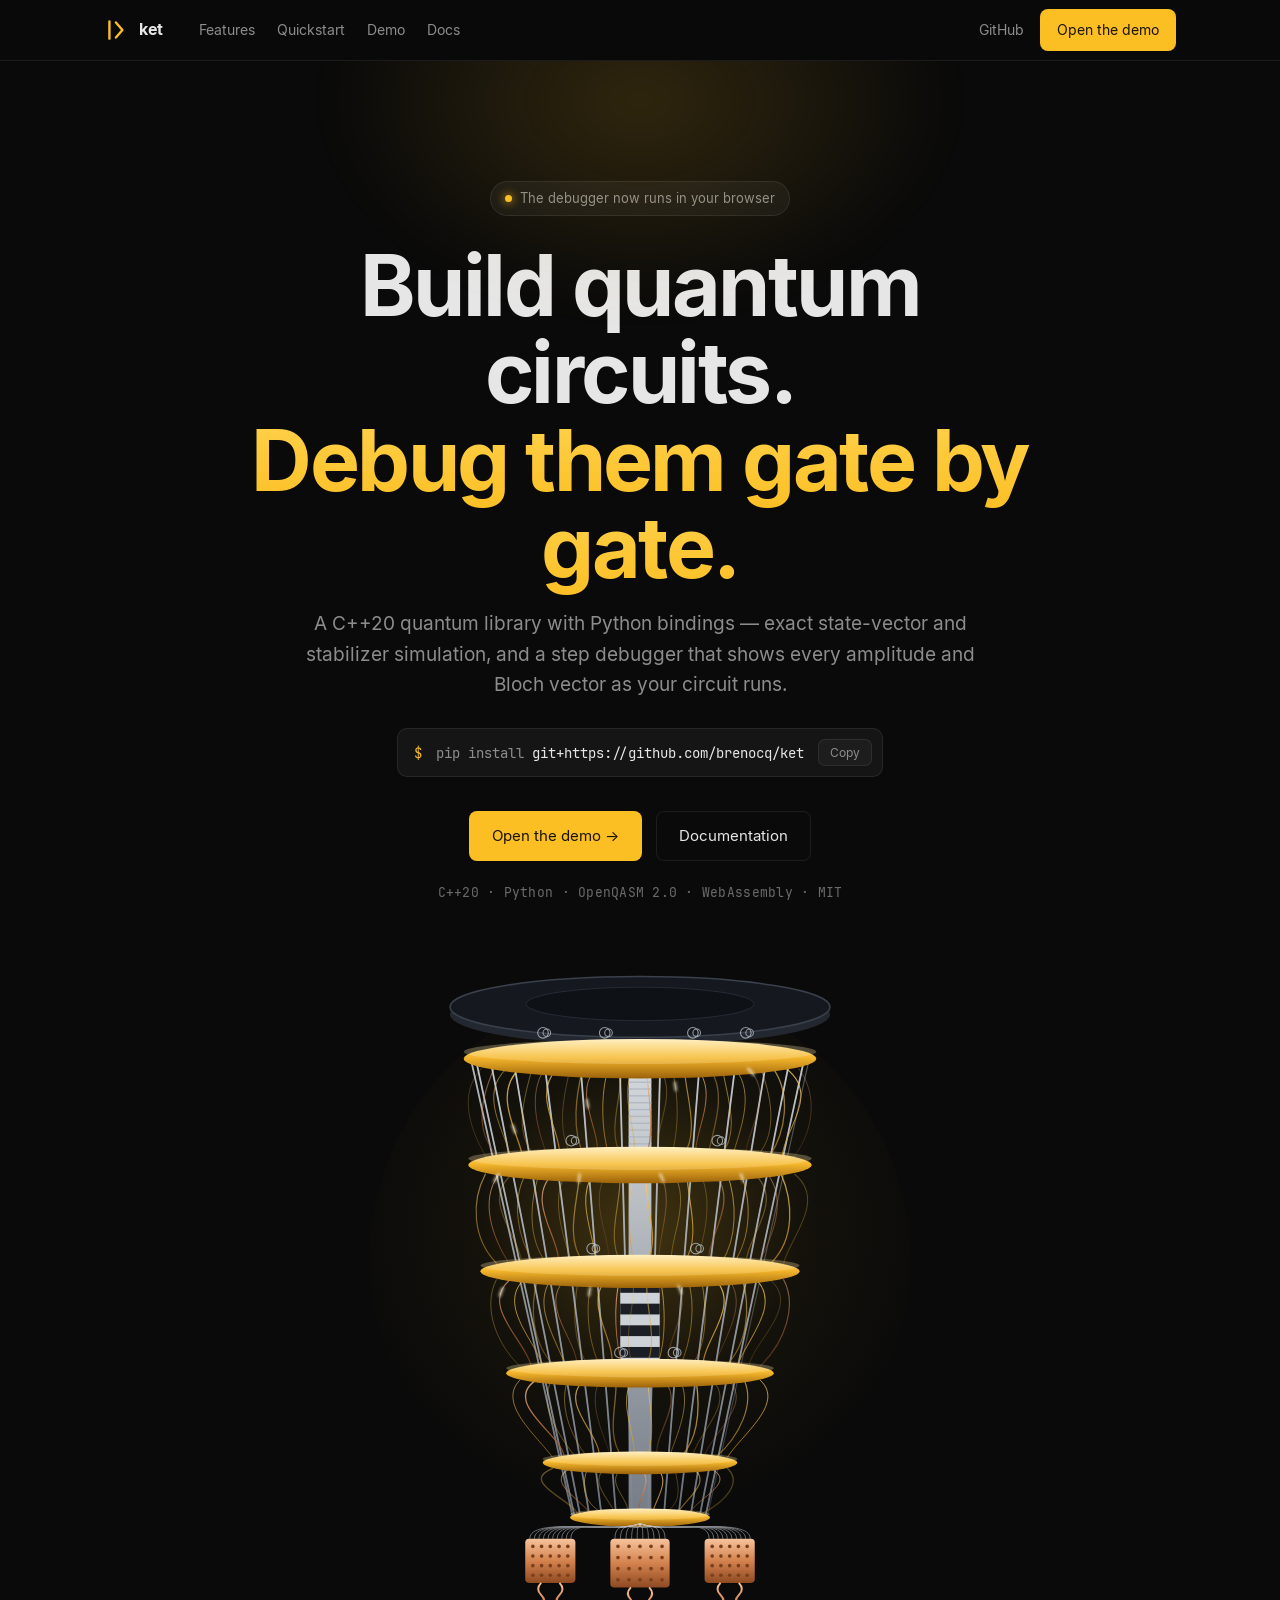
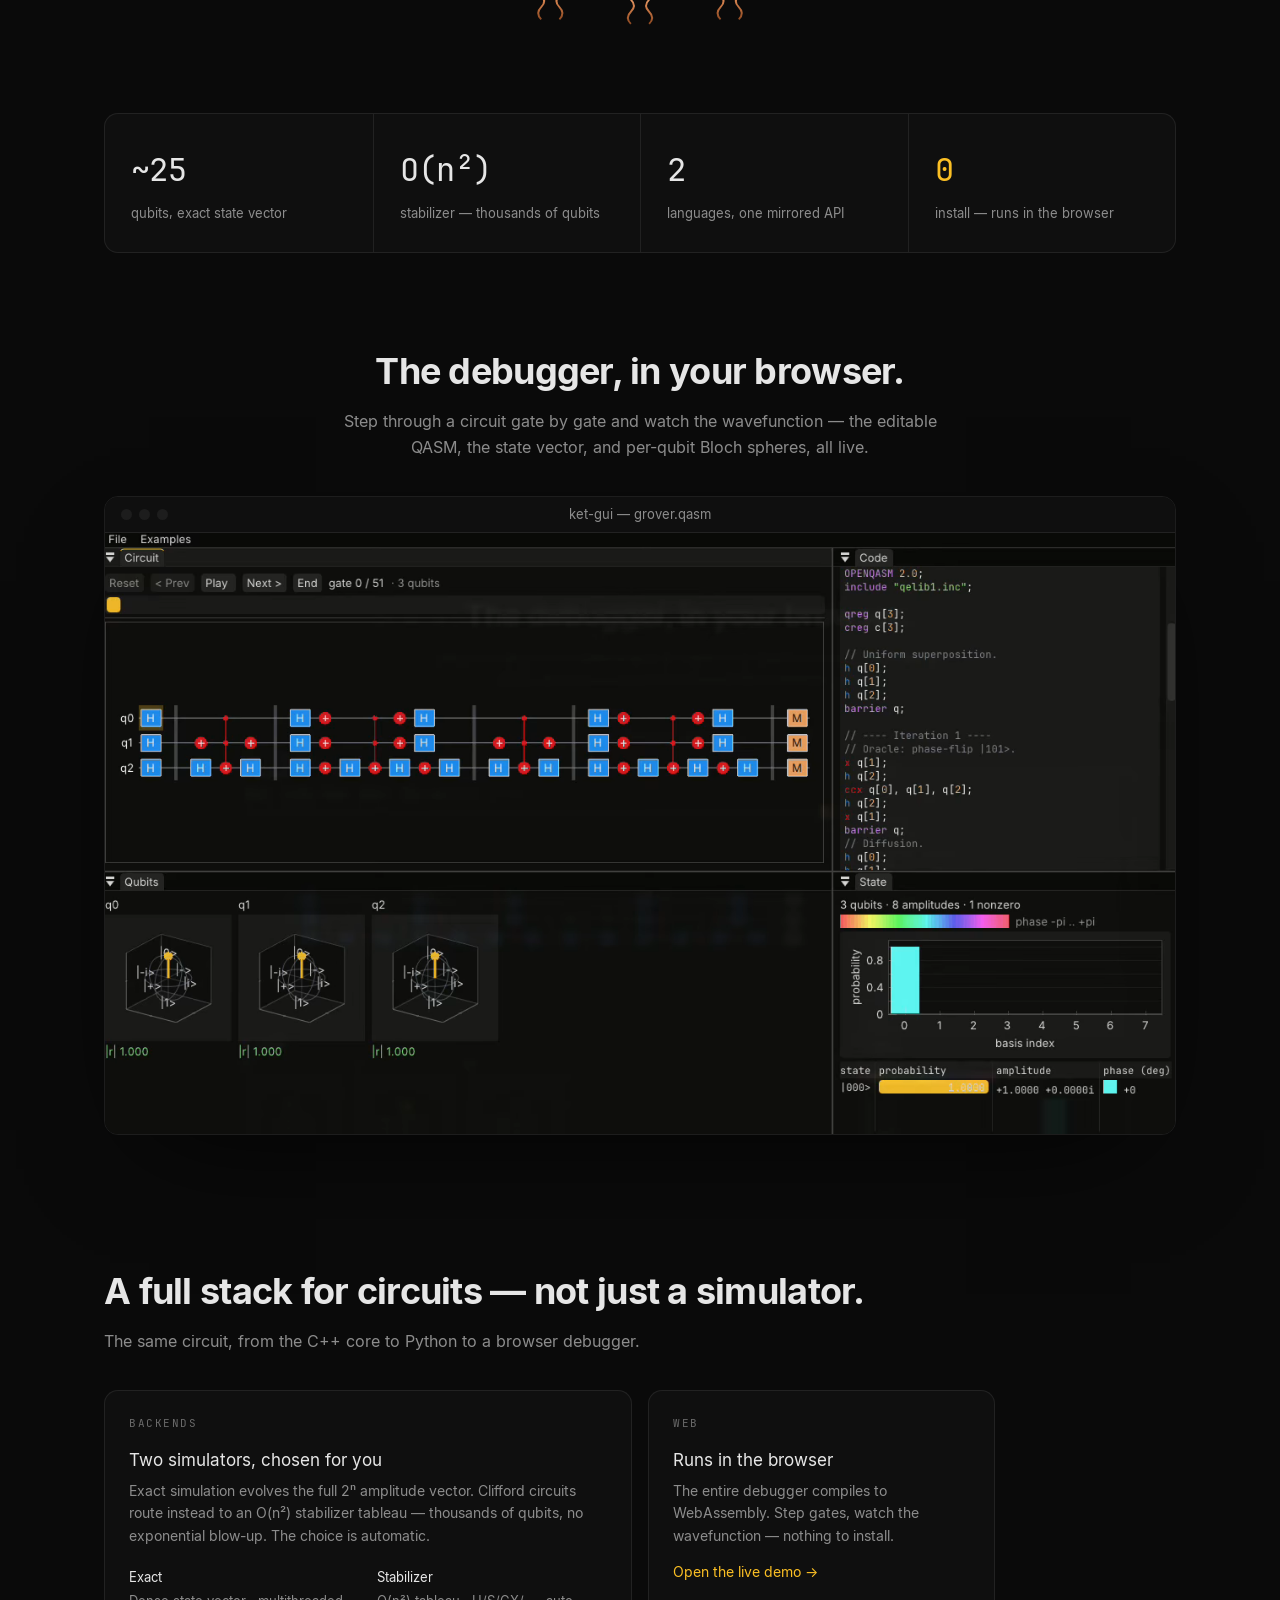
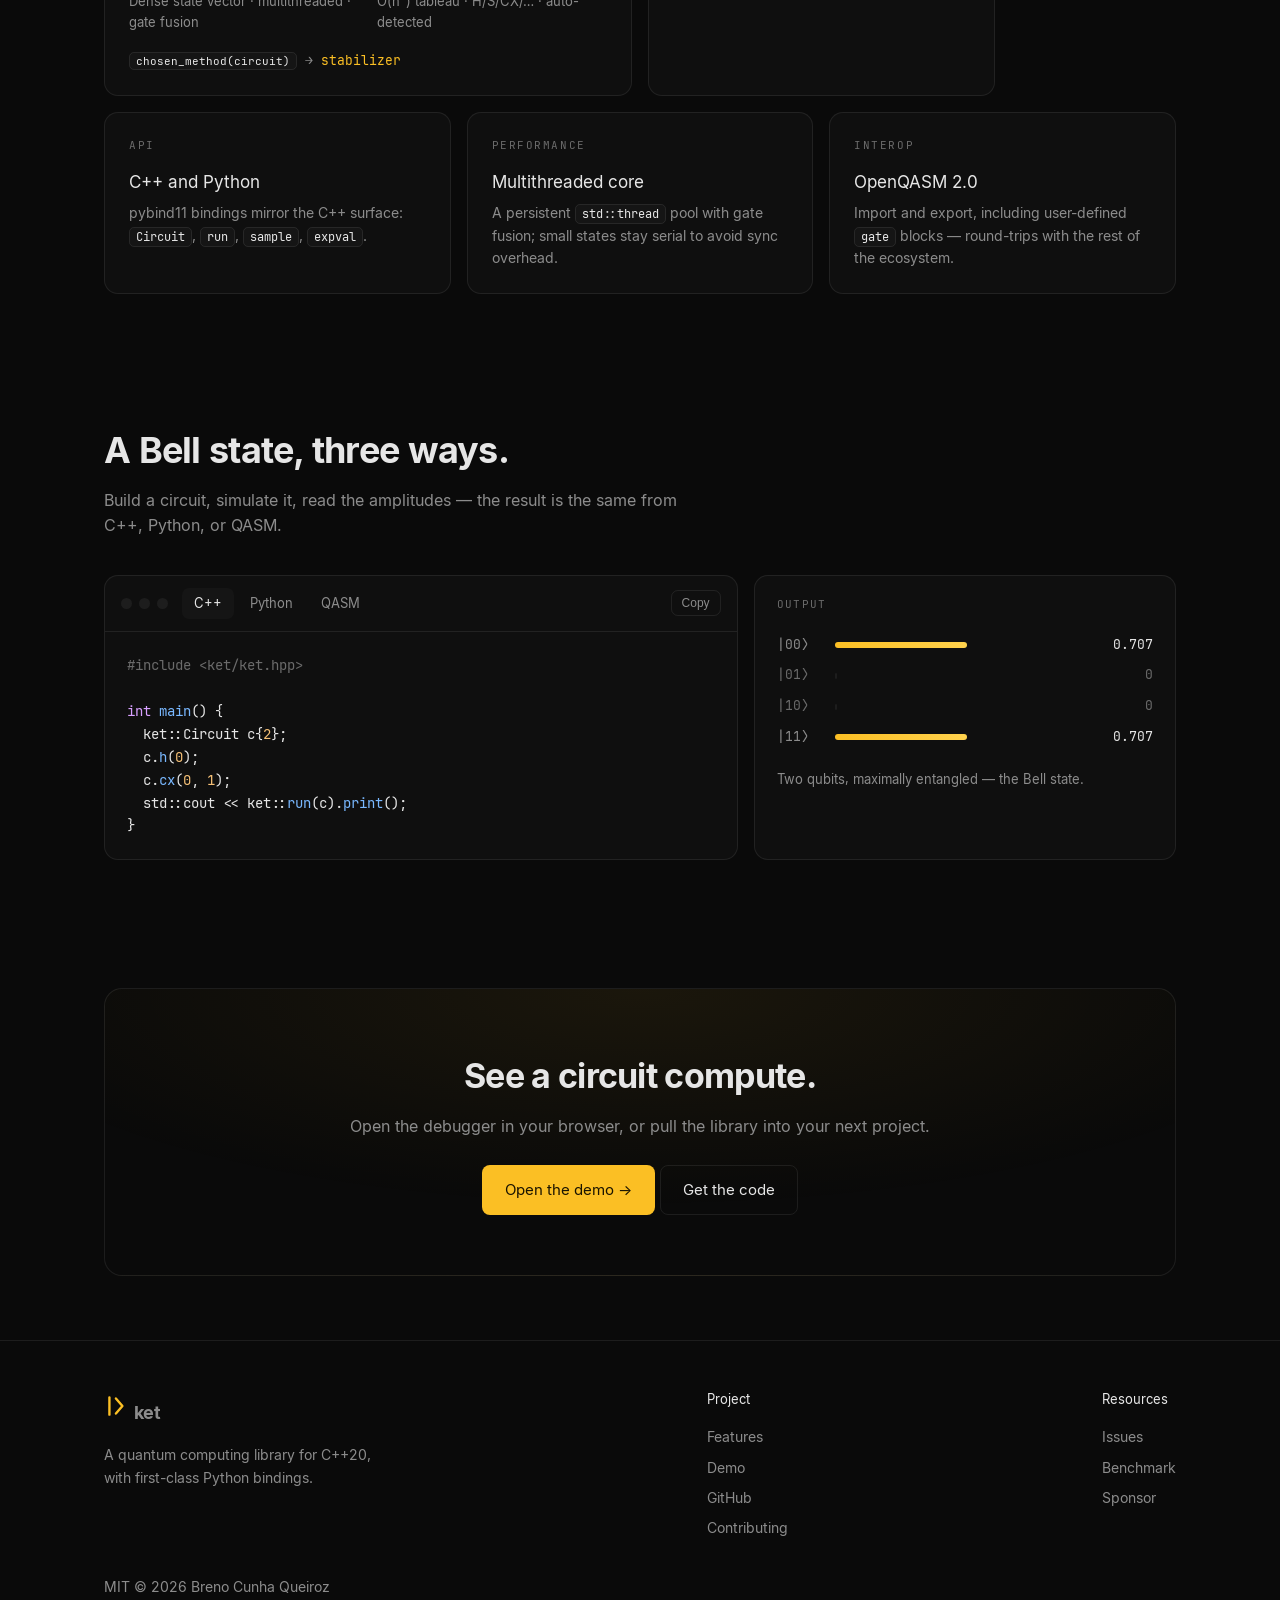
==== commit 71af7b1d: "feat: pages workflow" ====
--- a/website/index.html
+++ b/website/index.html
@@ -15,7 +15,7 @@
     <!-- ===== Nav ===== -->
     <nav class="nav">
       <div class="container">
-        <a class="brand" href="/">
+        <a class="brand" href="./">
           <svg viewBox="0 0 24 24" fill="none" aria-hidden="true">
             <path d="M5 4v16M11 5l6 7-6 7" style="stroke: var(--accent)"
               stroke-width="2.2" stroke-linecap="round" stroke-linejoin="round"/>
@@ -248,7 +248,7 @@
     <footer>
       <div class="container foot-grid">
         <div class="foot-col">
-          <a class="brand" href="/" style="font-size: 18px">
+          <a class="brand" href="./" style="font-size: 18px">
             <svg viewBox="0 0 24 24" width="22" height="22" fill="none">
               <path d="M5 4v16M11 5l6 7-6 7" style="stroke: var(--accent)"
                 stroke-width="2.2" stroke-linecap="round" stroke-linejoin="round"/>
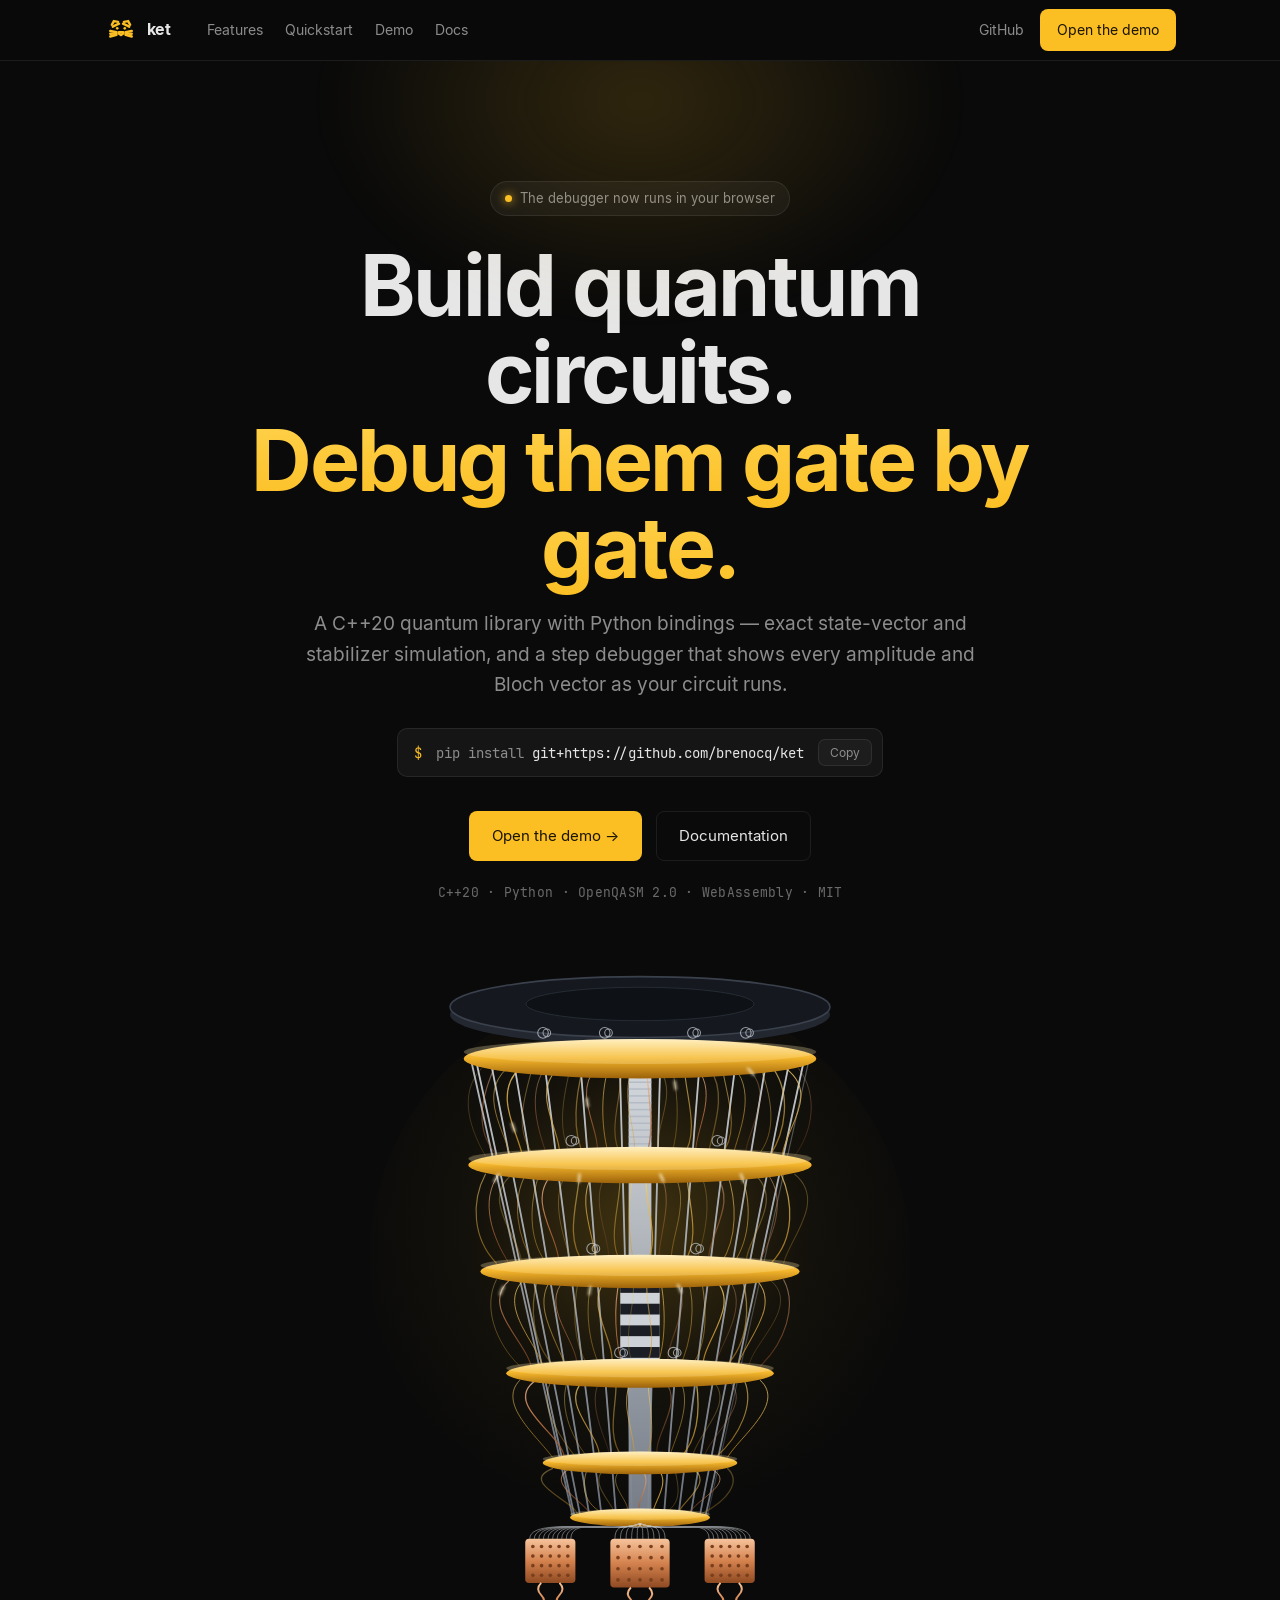
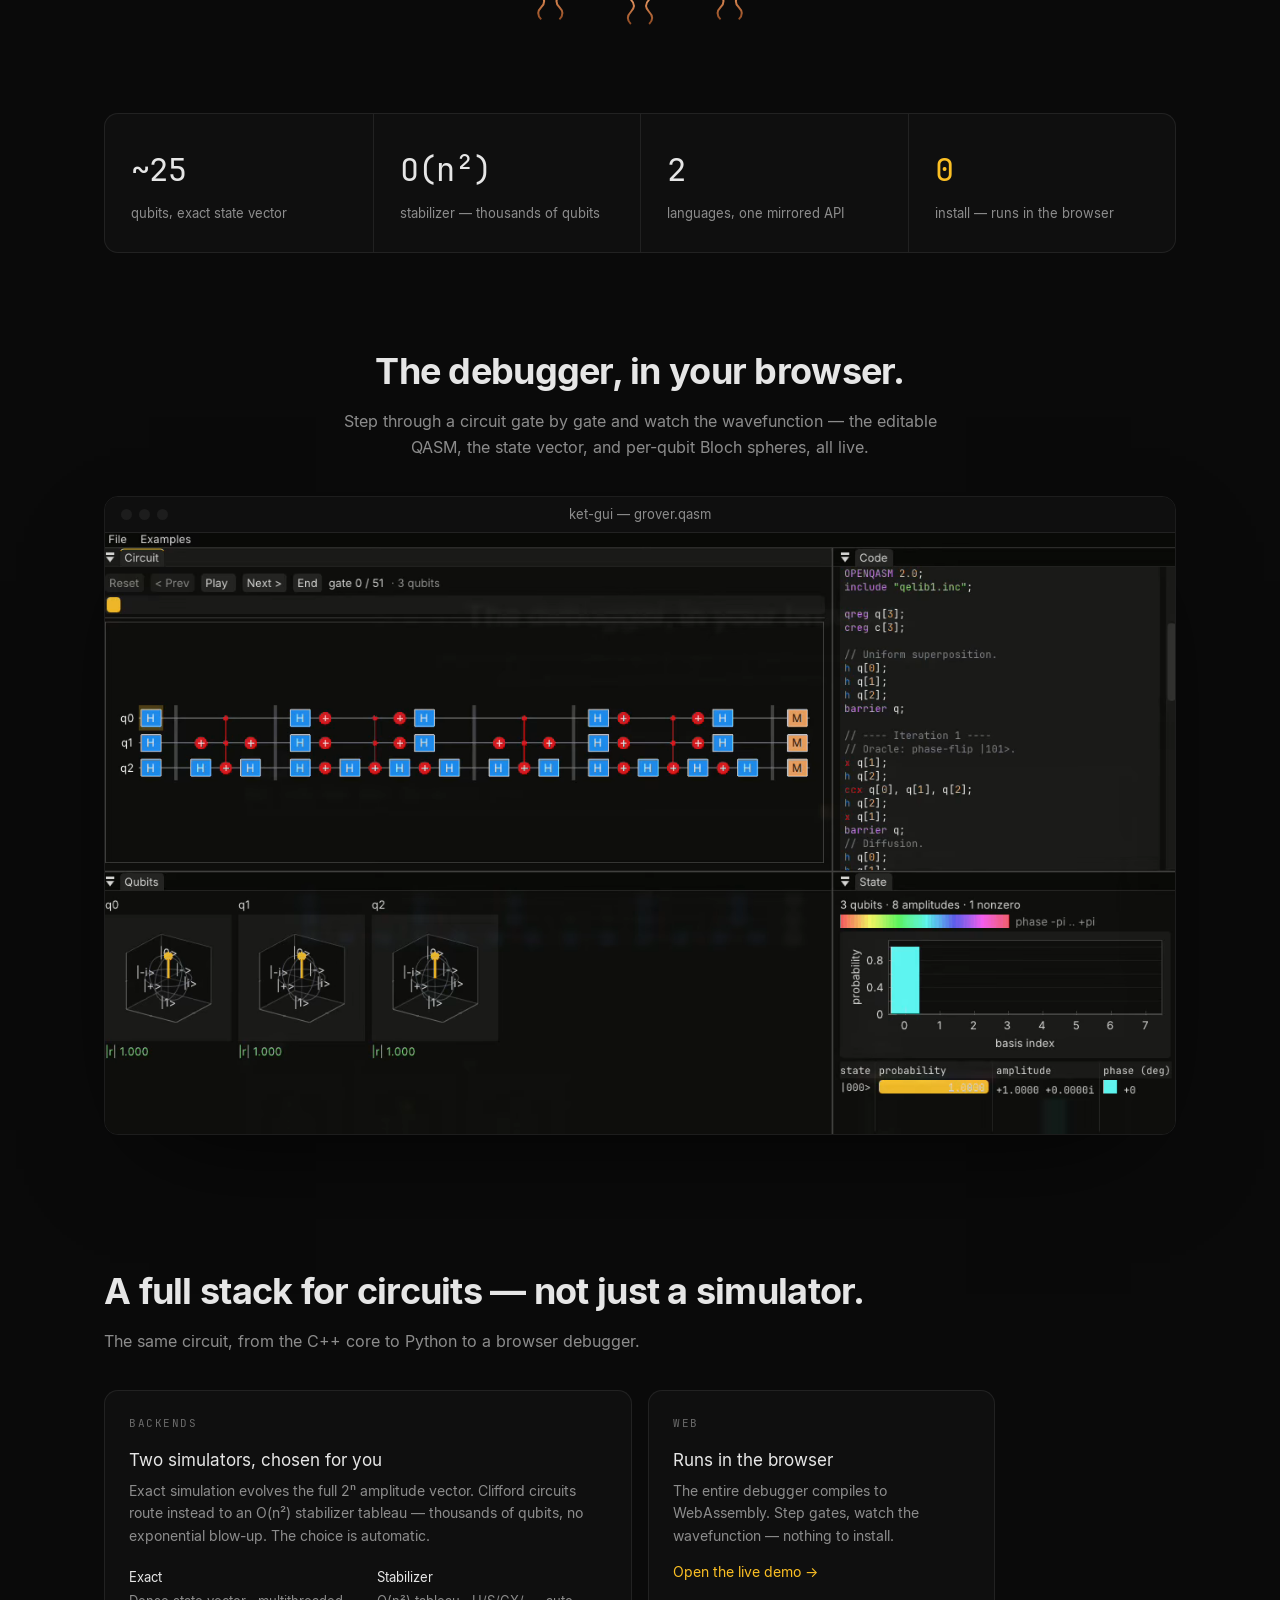
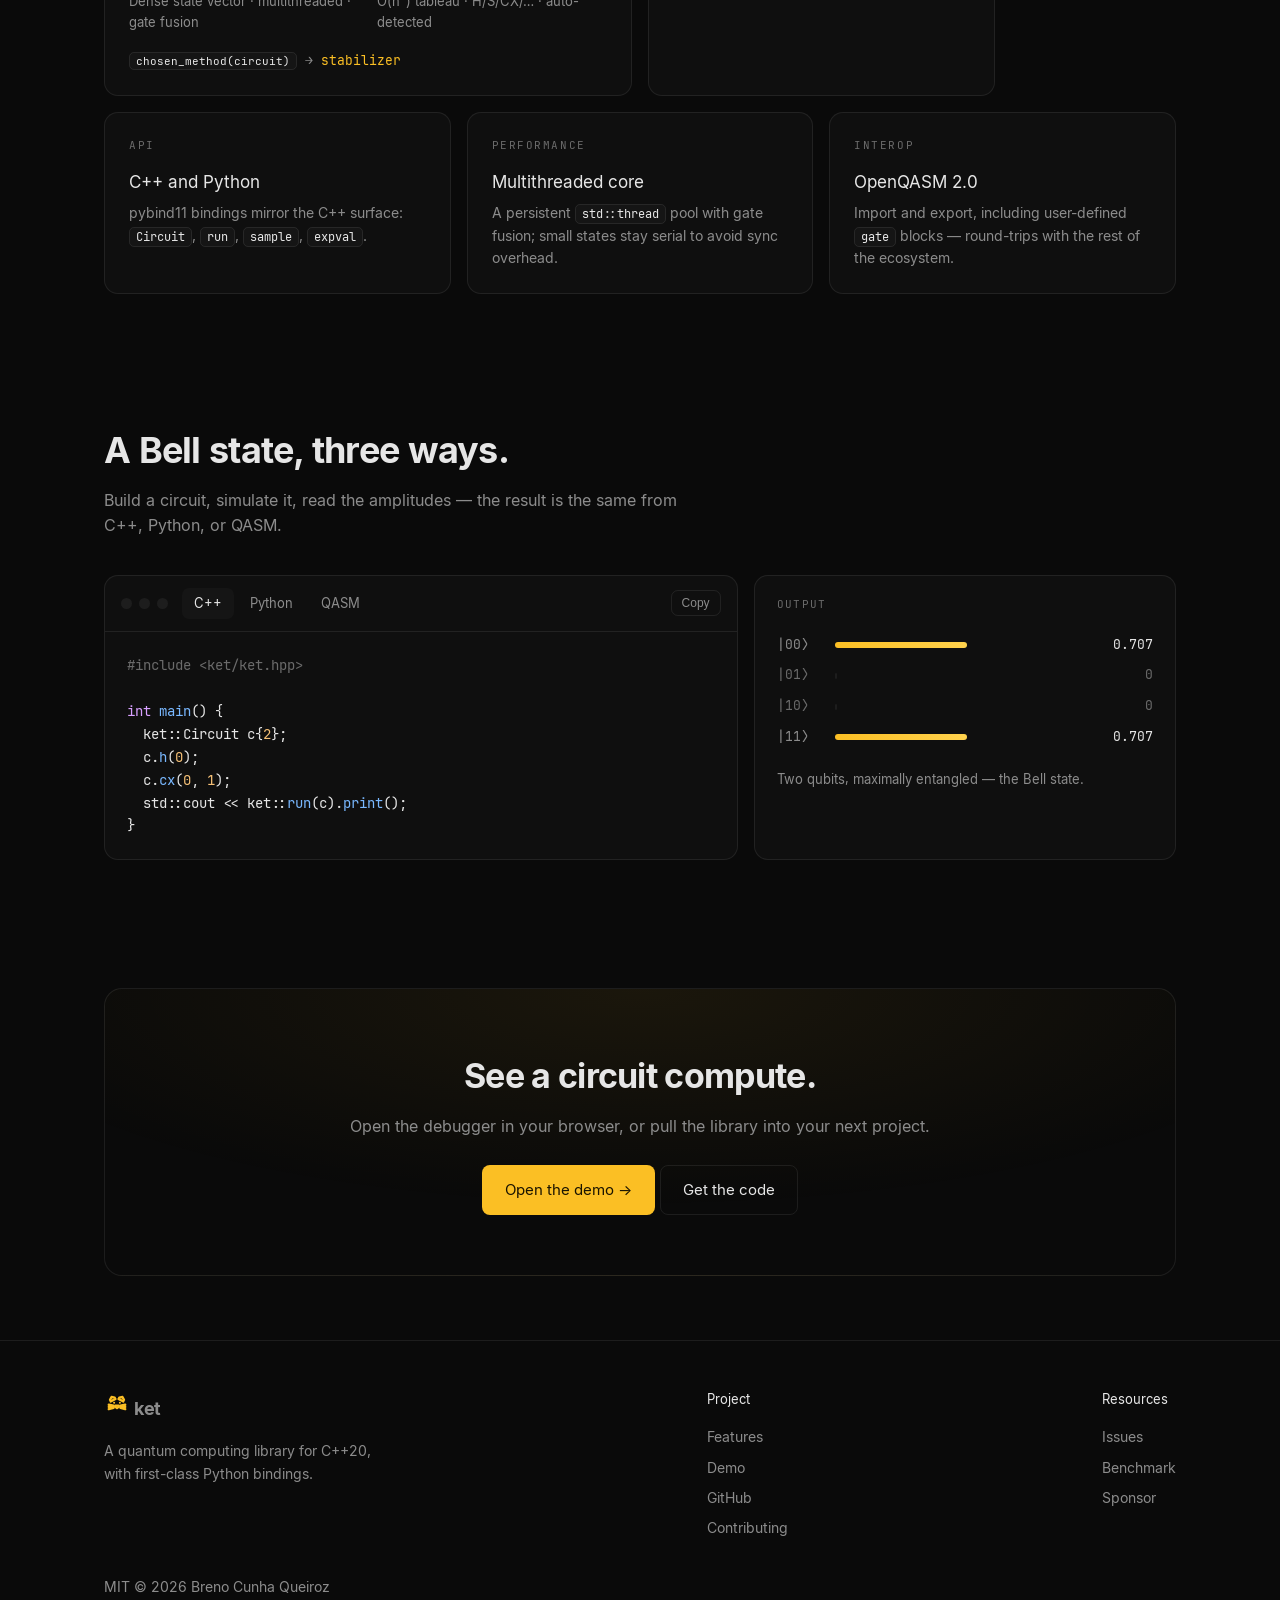
==== commit a7f80464: "feat: ket logo in website" ====
--- a/website/index.html
+++ b/website/index.html
@@ -16,10 +16,7 @@
     <nav class="nav">
       <div class="container">
         <a class="brand" href="./">
-          <svg viewBox="0 0 24 24" fill="none" aria-hidden="true">
-            <path d="M5 4v16M11 5l6 7-6 7" style="stroke: var(--accent)"
-              stroke-width="2.2" stroke-linecap="round" stroke-linejoin="round"/>
-          </svg>
+          <img src="assets/logo.svg" alt="" aria-hidden="true" />
           ket
         </a>
         <div class="nav-links">
@@ -249,10 +246,7 @@
       <div class="container foot-grid">
         <div class="foot-col">
           <a class="brand" href="./" style="font-size: 18px">
-            <svg viewBox="0 0 24 24" width="22" height="22" fill="none">
-              <path d="M5 4v16M11 5l6 7-6 7" style="stroke: var(--accent)"
-                stroke-width="2.2" stroke-linecap="round" stroke-linejoin="round"/>
-            </svg>
+            <img src="assets/logo.svg" alt="" style="height: 22px" />
             ket
           </a>
           <p class="muted" style="max-width: 32ch; margin-top: 12px">
--- a/website/styles.css
+++ b/website/styles.css
@@ -109,9 +109,10 @@
   font-weight: 700;
   letter-spacing: -0.02em;
 }
-.brand svg {
-  width: 26px;
-  height: 26px;
+.brand svg,
+.brand img {
+  width: auto;
+  height: 28px;
 }
 .nav-links {
   display: flex;
